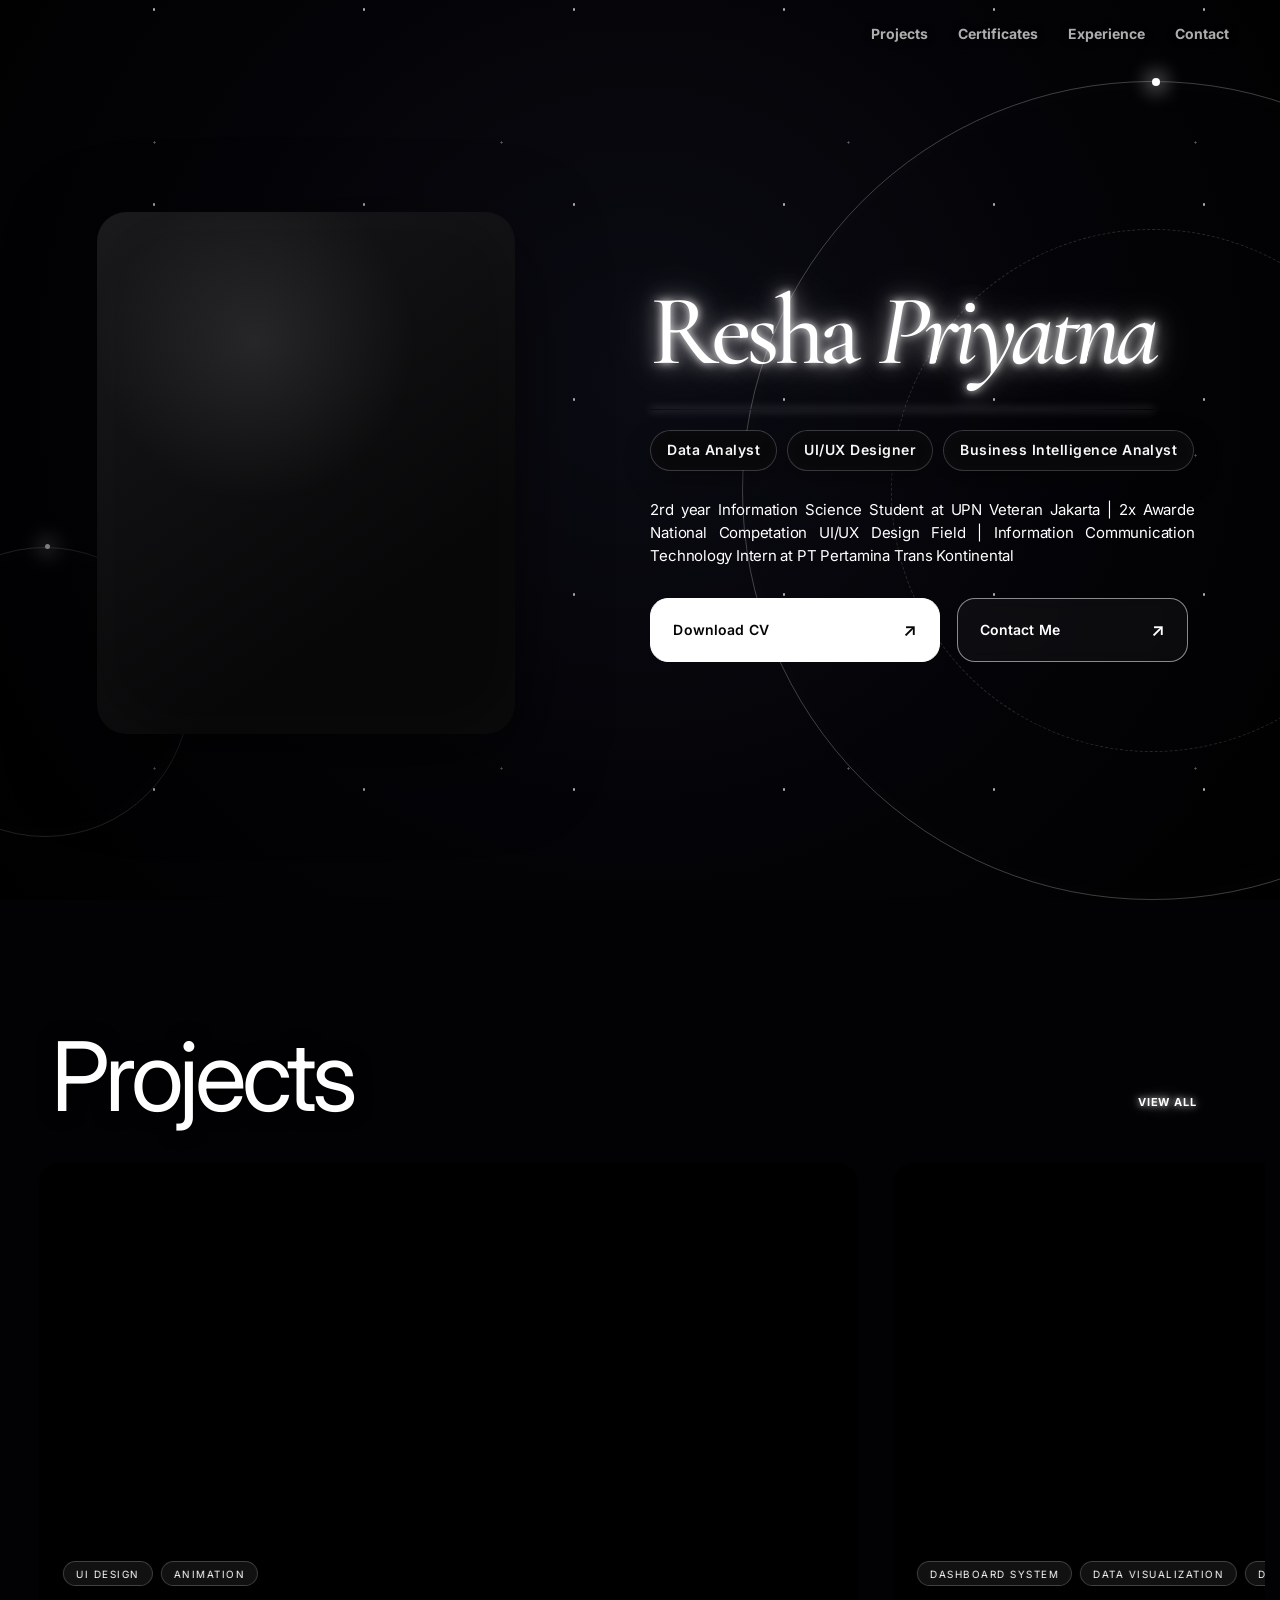
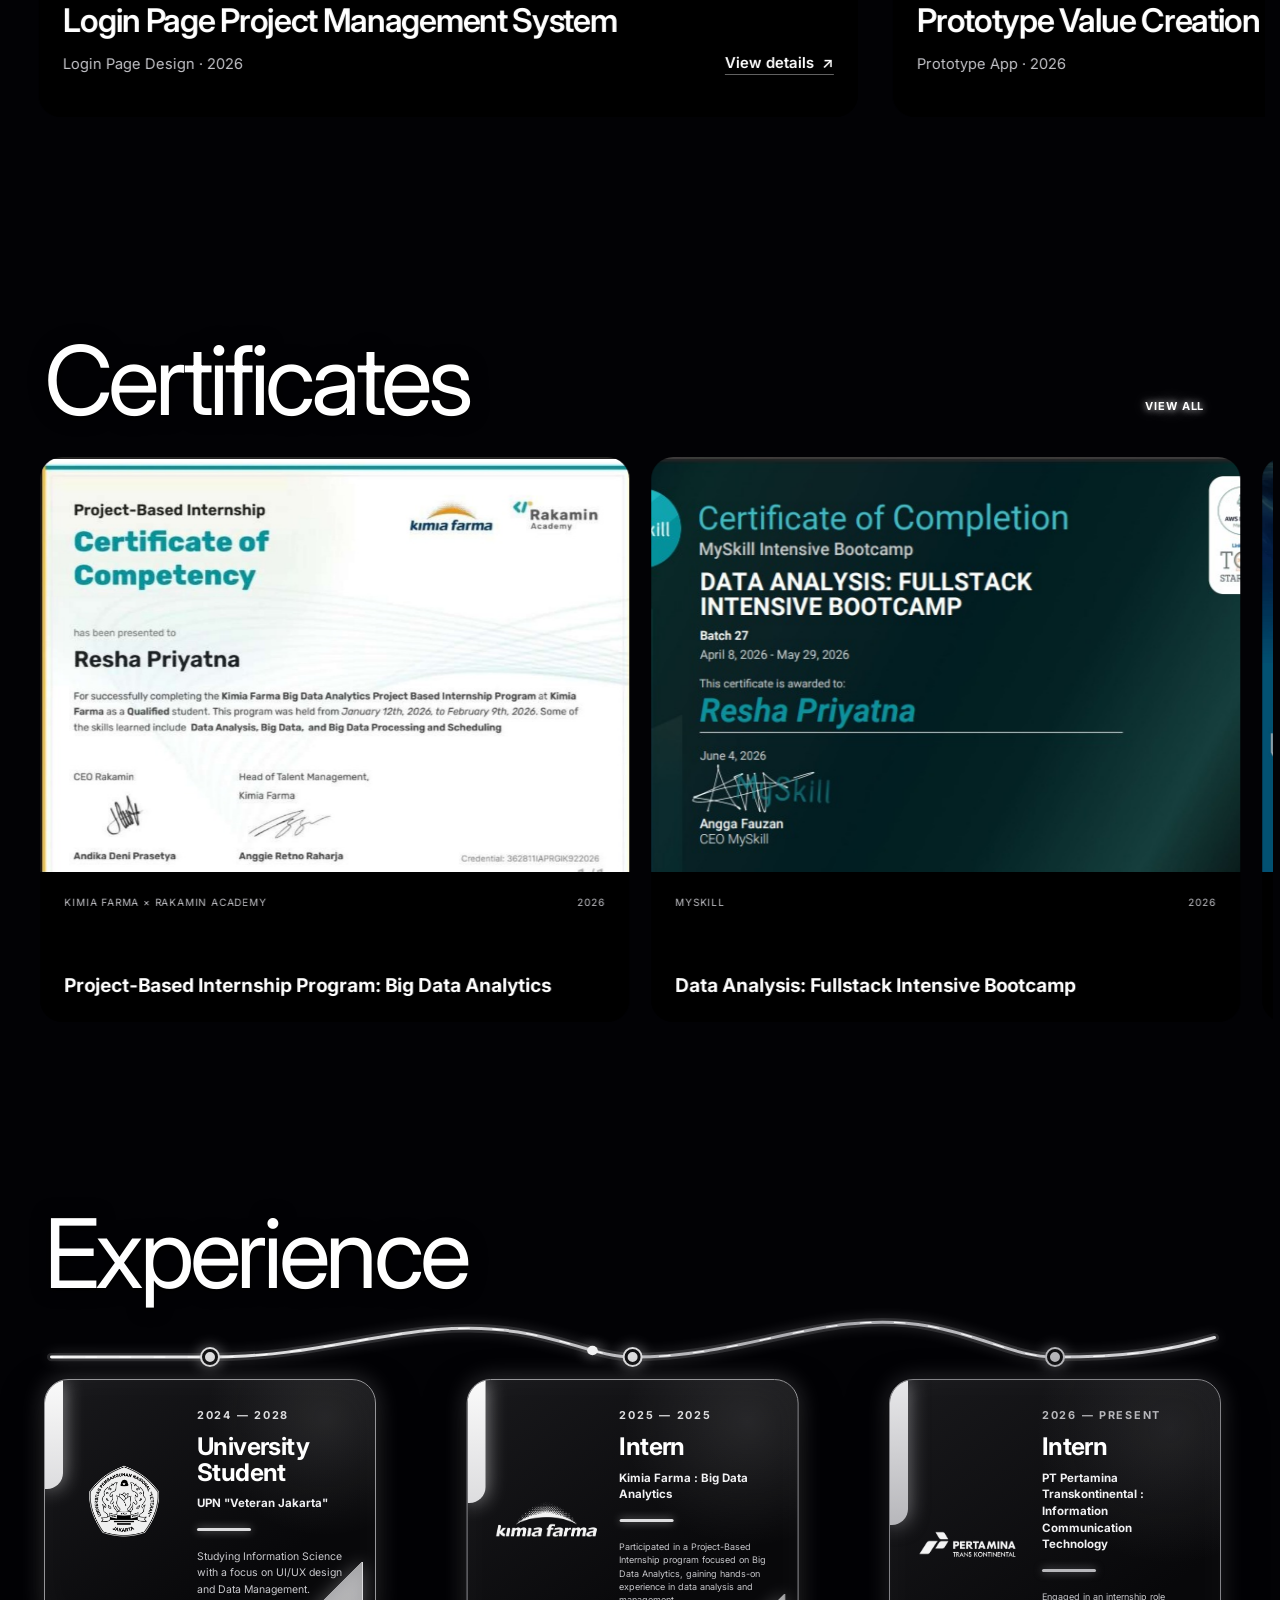
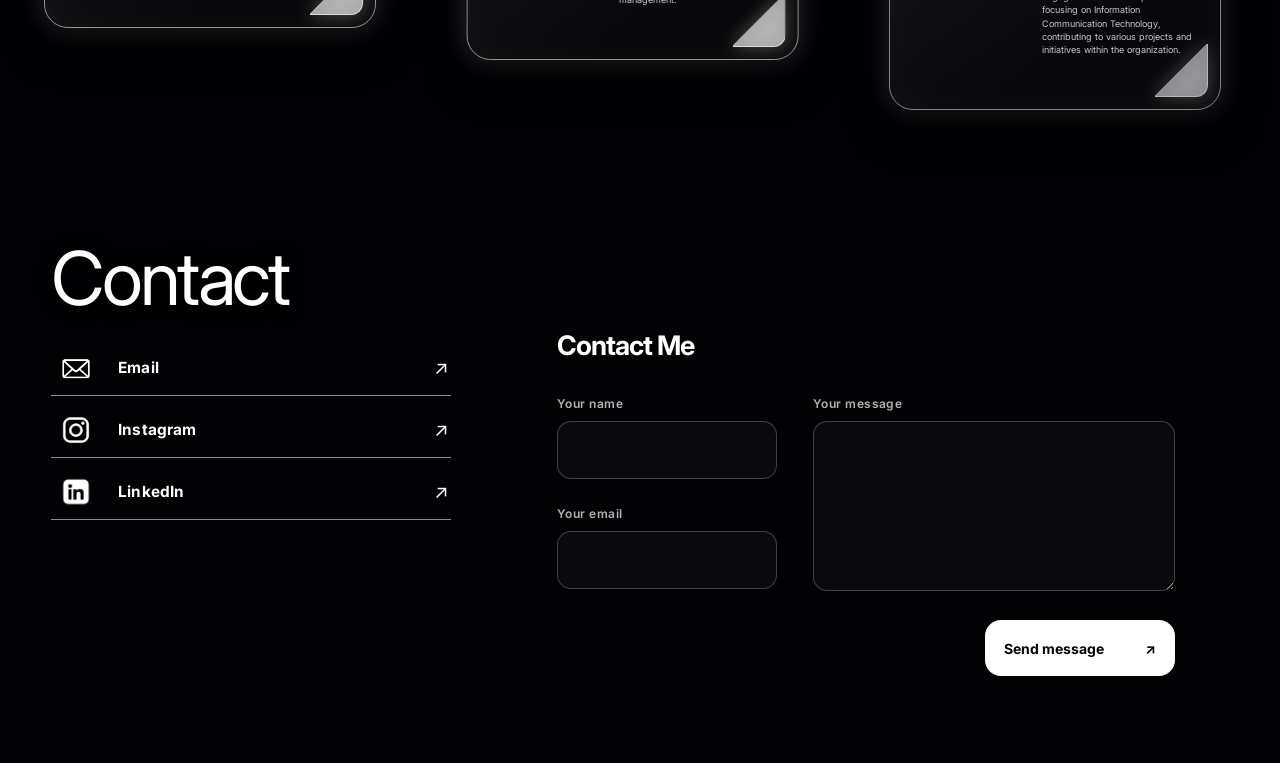
==== index.html @ 856a4cea "initial commit" ====
<!doctype html>
<html lang="en">
  <head>
    <meta charset="utf-8" />
    <meta name="viewport" content="width=device-width, initial-scale=1" />
    <link rel="preconnect" href="https://fonts.googleapis.com" />
    <link rel="preconnect" href="https://fonts.gstatic.com" crossorigin />
    <link
      href="https://fonts.googleapis.com/css2?family=Cormorant+Garamond:ital,wght@0,500;0,600;1,500&family=Inter:wght@400;500;600;700&display=swap"
      rel="stylesheet"
    />
    <link rel="stylesheet" href="styles.css?v=20260831-26" />
    <script src="data.js?v=20260819-17" defer></script>
    <script src="script.js?v=20260831-02" defer></script>
  </head>
  <body>
    <!-- Space background -->
    <div class="space-background" aria-hidden="true">
      <div class="star-field"></div>
      <div class="space-orbit orbit-large"><span></span></div>
      <div class="space-orbit orbit-small"><span></span></div>
      <div class="space-comet"></div>
    </div>

    <div class="page">
      <!-- Navigation -->
      <nav class="nav">
        <div class="wrap nav-inner">
          <div class="navlinks">
            <a href="#projects">Projects</a>
            <a href="#certificates">Certificates</a>
            <a href="#experience">Experience</a>
            <a href="#contact">Contact</a>
          </div>
        </div>
      </nav>

      <main>
        <!-- Hero -->
        <section class="hero" id="top">
          <div class="wrap hero-grid">
            <div class="hero-visual" aria-label="Profile image placeholder">
              <div class="hero-profile-frame">
                <div class="hero-profile-slot"></div>
              </div>
            </div>
            <div class="hero-copy">
              <h1 class="hero-name">
                <span>Resha</span>
                <span>Priyatna</span>
              </h1>
              <p class="hero-subtitle">
                <span>Data Analyst</span>
                <span>UI/UX Designer</span>
                <span>Business Intelligence Analyst</span>
              </p>
              <p class="hero-description">
                2rd year Information Science Student at UPN Veteran Jakarta | 2x Awarde National  Competation UI/UX Design Field | Information Communication Technology Intern at PT Pertamina Trans Kontinental
              </p>
              <div class="actions">
                <a class="btn primary" href="assets/documents/cv-resha-priyatna.pdf" download="CV-Resha-Priyatna.pdf">Download CV <span aria-hidden="true">↗</span></a>
                <a class="btn" href="#contact">Contact Me <span aria-hidden="true">↗</span></a>
              </div>
            </div>
          </div>
        </section>

        <!-- Projects -->
        <section class="section" id="projects">
          <div class="wrap">
            <div class="section-head">
              <div>
                <h2 class="serif">Projects</h2>
              </div>
              <a class="archive-link" href="projects.html"
                >View all</a
              >
            </div>
            <div class="project-bleed">
              <div class="project-viewport" id="projectViewport">
                <div class="project-track" id="projectTrack"></div>
              </div>
            </div>
          </div>
        </section>

        <!-- Certificates -->
        <section class="section" id="certificates">
          <div class="wrap">
            <div class="section-head">
              <div>
                <h2 class="serif">Certificates</h2>
              </div>
              <a class="archive-link" href="certificates.html"
                >View all</a
              >
            </div>
            <div class="certificate-bleed">
              <div class="certificate-viewport" id="certificateViewport">
                <div class="certificate-track" id="certificateTrack"></div>
              </div>
            </div>
          </div>
        </section>

        <!-- Experience -->
        <section class="section" id="experience">
          <div class="wrap">
            <div class="experience-intro">
              <div>
                <h2 class="serif">Experience</h2>
              </div>
            </div>

            <div class="experience-map" aria-label="Work experience career map">
              <svg
                class="map-route"
                viewBox="0 0 1200 560"
                preserveAspectRatio="none"
                aria-hidden="true"
              >
                <defs>
                  <linearGradient id="careerRouteGradient" x1="0%" y1="0%" x2="100%" y2="0%">
                    <stop offset="0%" stop-color="#f5f5f5" />
                    <stop offset="68%" stop-color="#a8a8ad" />
                    <stop offset="100%" stop-color="#dedee1" />
                  </linearGradient>
                </defs>
                <path
                  class="route-shadow"
                  d="M55 102 C145 102 166 102 205 102 C320 102 394 58 492 75 C542 84 568 102 600 102 C708 102 783 49 878 69 C930 80 958 102 997 102 C1058 102 1100 96 1145 81"
                />
                <path
                  class="route-base"
                  d="M55 102 C145 102 166 102 205 102 C320 102 394 58 492 75 C542 84 568 102 600 102 C708 102 783 49 878 69 C930 80 958 102 997 102 C1058 102 1100 96 1145 81"
                />
                <path
                  class="route-flow"
                  d="M55 102 C145 102 166 102 205 102 C320 102 394 58 492 75 C542 84 568 102 600 102 C708 102 783 49 878 69 C930 80 958 102 997 102 C1058 102 1100 96 1145 81"
                />
                <circle class="route-tracer" r="5" fill="#d8d8dc">
                  <animateMotion
                    dur="8.5s"
                    repeatCount="indefinite"
                    path="M55 102 C145 102 166 102 205 102 C320 102 394 58 492 75 C542 84 568 102 600 102 C708 102 783 49 878 69 C930 80 958 102 997 102 C1058 102 1100 96 1145 81"
                  />
                </circle>
              </svg>

              <article class="map-node n1">
                <div class="node-pin"></div>
                <div class="node-card">
                  <div class="node-copy">
                    <div class="node-year">2024 — 2028</div>
                    <h3 class="node-role">University Student</h3>
                    <div class="node-org">UPN "Veteran Jakarta"</div>
                    <p class="node-desc">
                      Studying Information Science with a focus on UI/UX design and Data Management.
                    </p>
                  </div>
                  <img class="node-logo" src="assets/images/career-logo-upn-veteran-white.png" alt="UPN Veteran Jakarta logo" />
                </div>
              </article>

              <article class="map-node n2">
                <div class="node-pin"></div>
                <div class="node-card">
                  <div class="node-copy">
                    <div class="node-year">2025 — 2025</div>
                    <h3 class="node-role">Intern</h3>
                    <div class="node-org">Kimia Farma : Big Data Analytics</div>
                    <p class="node-desc">
                      Participated in a Project-Based Internship program focused on Big Data Analytics, gaining hands-on experience in data analysis and management.
                    </p>
                  </div>
                  <img class="node-logo node-logo-wide" src="assets/images/career-logo-kimia-farma.png" alt="Kimia Farma logo" />
                </div>
              </article>

              <article class="map-node n3">
                <div class="node-pin"></div>
                <div class="node-card">
                  <div class="node-copy">
                    <div class="node-year">2026 — Present</div>
                    <h3 class="node-role">Intern</h3>
                    <div class="node-org">PT Pertamina Transkontinental : Information Communication Technology</div>
                    <p class="node-desc">
                      Engaged in an internship role focusing on Information Communication Technology, contributing to various projects and initiatives within the organization.
                    </p>
                  </div>
                  <img class="node-logo node-logo-wide" src="assets/images/career-logo-pertamina-tk.png" alt="Pertamina Trans Kontinental logo" />
                </div>
              </article>
            </div>
          </div>
        </section>

        <!-- Contact -->
        <section class="closing" id="contact">
          <div class="wrap contact-layout">
            <div class="contact-content">
              <h2 class="serif">Contact</h2>

              <div class="socials" aria-label="Contact channels">
                <a class="contact-link" href="#">
                  <span class="contact-icon contact-icon-image contact-icon-email" aria-hidden="true">
                    <img src="assets/images/contact-email-transparent.png" alt="" />
                  </span>
                  <strong>Email</strong>
                  <span class="contact-arrow" aria-hidden="true">↗</span>
                </a>
                <a class="contact-link" href="#">
                  <span class="contact-icon contact-icon-image contact-icon-instagram" aria-hidden="true">
                    <img src="assets/images/contact-instagram-transparent.png" alt="" />
                  </span>
                  <strong>Instagram</strong>
                  <span class="contact-arrow" aria-hidden="true">↗</span>
                </a>
                <a class="contact-link" href="#">
                  <span class="contact-icon contact-icon-image contact-icon-linkedin" aria-hidden="true">
                    <img src="assets/images/contact-linkedin-transparent.png" alt="" />
                  </span>
                  <strong>LinkedIn</strong>
                  <span class="contact-arrow" aria-hidden="true">↗</span>
                </a>
              </div>
            </div>

            <div class="contact-form-panel">
              <h3>Contact Me</h3>
              <form class="contact-form" id="contactForm">
                <div class="contact-form-grid">
                  <div class="contact-field-column">
                    <label class="contact-field">
                      <span>Your name</span>
                      <input type="text" name="name" autocomplete="name" required />
                    </label>
                    <label class="contact-field">
                      <span>Your email</span>
                      <input type="email" name="email" autocomplete="email" required />
                    </label>
                  </div>

                  <label class="contact-field contact-field-message">
                    <span>Your message</span>
                    <textarea name="message" required></textarea>
                  </label>
                </div>

                <div class="contact-form-footer">
                  <p class="contact-form-status" id="contactFormStatus" aria-live="polite"></p>
                  <button class="contact-submit" type="submit">
                    Send message <span aria-hidden="true">↗</span>
                  </button>
                </div>
              </form>
            </div>
          </div>
        </section>
      </main>
    </div>

    <!-- Project and certificate detail modal -->
    <div
      class="detail-modal"
      id="modal"
      role="dialog"
      aria-modal="true"
      aria-labelledby="modalTitle"
      aria-hidden="true"
    >
      <div class="detail-modal-box">
        <button
          class="detail-modal-close"
          id="modalClose"
          type="button"
          aria-label="Close details"
        >
          ×
        </button>
        <div class="detail-modal-media" id="modalMedia"></div>
        <div class="detail-modal-copy">
          <span class="detail-modal-kind" id="modalKind"></span>
          <h2 id="modalTitle"></h2>
          <p class="detail-modal-subtitle" id="modalSubtitle"></p>
          <div class="detail-modal-tags" id="modalTags"></div>
          <p class="detail-modal-description" id="modalDescription"></p>
        </div>
      </div>
    </div>
  </body>
</html>
---- styles.css ----
:root {
  --paper: #050505;
  --ink: #ffffff;
  --muted: #c2c2c7;
  --line: rgba(255, 255, 255, 0.16);
  --card: rgba(18, 18, 20, 0.86);
  --accent: #ffffff;
  --max: 1440px;
  --pad: clamp(22px, 4vw, 64px);
}

/* Base */
* {
  box-sizing: border-box;
}
html {
  scroll-behavior: smooth;
  scrollbar-gutter: stable;
}
body {
  margin: 0;
  background: var(--paper);
  color: var(--ink);
  font-family: "Inter", Arial, Helvetica, sans-serif;
  -webkit-font-smoothing: antialiased;
  overflow-x: hidden;
}
h1,
h2,
h3,
h4,
h5,
h6,
.project-title,
.certificate-info strong {
  font-family: "Inter", Arial, Helvetica, sans-serif;
}
a {
  color: inherit;
}
button {
  font: inherit;
  color: inherit;
}
img,
video {
  display: block;
  max-width: 100%;
}
.page {
  min-height: 100vh;
  position: relative;
  z-index: 1;
}
.wrap {
  width: min(var(--max), 100%);
  margin: auto;
  padding-inline: var(--pad);
}
.eyebrow {
  font-size: 11px;
  letter-spacing: 0.16em;
  text-transform: uppercase;
  color: var(--muted);
}
.serif {
  font-family: "Inter", Arial, Helvetica, sans-serif;
  font-weight: 400;
}

/* Navigation */
.nav {
  position: fixed;
  top: 0;
  z-index: 40;
  width: 100%;
  mix-blend-mode: multiply;
  pointer-events: none;
}
.nav-inner {
  display: flex;
  justify-content: flex-end;
  align-items: center;
  padding-top: 22px;
  padding-bottom: 18px;
  pointer-events: auto;
}
.navlinks {
  display: flex;
  gap: 30px;
  font-size: 14px;
}
.navlinks a {
  text-decoration: none;
  color: var(--muted);
}

/* Hero */
.hero {
  min-height: 100svh;
  display: grid;
  align-items: center;
  padding: clamp(100px, 12vh, 126px) 0 clamp(56px, 7vh, 78px);
  position: relative;
  overflow: hidden;
}
.hero::before {
  content: "";
  position: absolute;
  inset: 0;
  background:
    radial-gradient(circle at 96% 7%, rgba(255, 255, 255, 0.8) 1px, transparent 1.5px) 0 0 / 20px 20px no-repeat,
    linear-gradient(90deg, transparent 92%, rgba(255, 255, 255, 0.12) 92%, rgba(255, 255, 255, 0.12) calc(92% + 1px), transparent calc(92% + 1px));
  pointer-events: none;
}
.hero-grid {
  display: grid;
  grid-template-columns: minmax(340px, 0.95fr) minmax(480px, 1.05fr);
  gap: clamp(58px, 7vw, 120px);
  align-items: center;
  position: relative;
}
.hero-visual {
  position: relative;
  min-height: clamp(380px, 58svh, 560px);
  display: grid;
  place-items: center;
}
.hero-visual::before,
.hero-visual::after {
  content: "";
  position: absolute;
  border: 1px solid rgba(255, 255, 255, 0.1);
  border-radius: 50%;
  pointer-events: none;
}
.hero-visual::before {
  width: 115%;
  aspect-ratio: 1;
}
.hero-visual::after {
  width: 88%;
  aspect-ratio: 1;
  border-style: dashed;
  opacity: 0.42;
}
.hero-profile-frame {
  position: relative;
  z-index: 1;
  width: auto;
  height: clamp(360px, 58svh, 540px);
  max-width: min(34vw, 480px);
  aspect-ratio: 4 / 5;
  filter: drop-shadow(0 26px 42px rgba(0, 0, 0, 0.58));
}
.hero-profile-frame::before,
.hero-profile-frame::after,
.hero-profile-slot {
  position: absolute;
}
.hero-profile-frame::before {
  content: "";
  inset: 0;
  border-radius: clamp(30px, 3vw, 48px);
  background: linear-gradient(145deg, #f4f4f4, #6f6f73 42%, #d9d9dc 74%, #fff);
}
.hero-profile-frame::after {
  content: "";
  inset: 3px;
  border-radius: clamp(28px, 2.8vw, 45px);
  background: linear-gradient(145deg, #171719, #050506 70%);
}
.hero-profile-slot {
  inset: 13px;
  z-index: 1;
  border-radius: clamp(22px, 2.3vw, 36px);
  background:
    radial-gradient(circle at 38% 25%, rgba(255, 255, 255, 0.09), transparent 34%),
    linear-gradient(145deg, #18181b, #070708 72%);
  box-shadow: inset 0 0 80px rgba(255, 255, 255, 0.025);
}
.hero-copy {
  position: relative;
  z-index: 2;
  width: fit-content;
  max-width: none;
  display: flex;
  flex-direction: column;
  align-items: flex-start;
  padding-bottom: 24px;
  transform: translateY(16px);
}
.hero-name {
  margin: 0 0 clamp(16px, 2.2vh, 24px);
  color: #fff;
  font-family: "Cormorant Garamond", Georgia, "Times New Roman", serif;
  font-size: clamp(100px, min(7.4vw, 13vh), 120px);
  font-weight: 500;
  line-height: 0.82;
  letter-spacing: -0.055em;
  white-space: nowrap;
  text-shadow: 0 0 44px rgba(255, 255, 255, 0.08);
}
.hero-name span {
  display: inline;
}
.hero-name span:last-child {
  margin-left: 0.05em;
  color: #b8b6b4;
  font-style: italic;
  font-weight: 500;
}
.hero-name::after {
  content: "";
  display: block;
  width: min(100%, 600px);
  height: 1px;
  margin-top: clamp(26px, 4vh, 40px);
  background: linear-gradient(
    90deg,
    transparent 0%,
    rgba(255, 255, 255, 0.88) 12%,
    rgba(255, 255, 255, 0.88) 78%,
    transparent 100%
  );
  box-shadow:
    0 0 8px rgba(255, 255, 255, 0.7),
    0 0 22px rgba(255, 255, 255, 0.32);
}
.hero-subtitle {
  position: relative;
  z-index: 4;
  width: fit-content;
  display: flex;
  flex-wrap: wrap;
  align-items: center;
  gap: 10px;
  margin: 0 0 clamp(20px, 3vh, 28px);
  color: #f7f7f8;
  font-family: "Inter", Arial, Helvetica, sans-serif;
  font-size: clamp(14px, 1.05vw, 18px);
  font-weight: 600;
  letter-spacing: 0.035em;
  line-height: 1.35;
}
.hero-subtitle span {
  padding: 10px 16px;
  border: 1px solid rgba(255, 255, 255, 0.2);
  border-radius: 999px;
  background: #08080a;
  background-clip: padding-box;
  box-shadow:
    0 10px 28px rgba(0, 0, 0, 0.32),
    inset 0 0 18px rgba(255, 255, 255, 0.025);
}
.hero-description {
  width: 0;
  min-width: 100%;
  max-width: none;
  font-size: clamp(15px, 1.05vw, 18px);
  line-height: 1.55;
  margin: 0 0 30px;
  color: #d2d2d4;
  letter-spacing: -0.015em;
  text-align: justify;
  text-justify: inter-word;
}
.actions {
  display: flex;
  gap: 14px;
  flex-wrap: wrap;
  margin-top: 28px;
}
.btn {
  border: 1px solid var(--ink);
  background: transparent;
  padding: 13px 18px;
  text-decoration: none;
  font-size: 12px;
  letter-spacing: 0.04em;
  cursor: pointer;
  transition: 0.25s ease;
}
.btn.primary {
  background: var(--ink);
  color: var(--paper);
}
.btn:hover {
  transform: translateY(-2px);
}
.hero .actions {
  width: clamp(480px, 42vw, 560px);
  max-width: 100%;
  display: grid;
  grid-template-columns: minmax(0, 1.25fr) minmax(0, 1fr);
  gap: clamp(14px, 1.3vw, 20px);
  margin-top: 0;
}
.hero .btn {
  width: 100%;
  min-width: 0;
  min-height: 64px;
  display: inline-flex;
  justify-content: space-between;
  align-items: center;
  gap: 20px;
  padding: 15px 22px;
  border-radius: 18px;
  font-size: clamp(14px, 1.05vw, 17px);
  font-weight: 600;
  letter-spacing: 0.01em;
}
.hero .btn.primary {
  min-width: 0;
}
.hero .btn span {
  font-size: 18px;
}

/* Shared section */
.section {
  min-height: 100svh;
  display: flex;
  align-items: center;
  padding: clamp(76px, 10vh, 110px) 0 clamp(44px, 8vh, 90px);
}
.section-head {
  display: grid;
  grid-template-columns: 1fr 2fr;
  gap: 40px;
  margin-bottom: clamp(30px, 6vh, 56px);
}
.section-head h2 {
  margin: 0;
  font-size: clamp(42px, min(6vw, 10vh), 82px);
  line-height: 0.95;
  letter-spacing: -0.045em;
  max-width: 10ch;
}
.archive-link {
  justify-self: end;
  align-self: end;
  display: inline-flex;
  align-items: center;
  gap: 16px;
  padding: 13px 17px;
  border: 1px solid rgba(255, 255, 255, 0.28);
  border-radius: 999px;
  color: #fff;
  text-decoration: none;
  font-size: 11px;
  letter-spacing: 0.08em;
  text-transform: uppercase;
  background: rgba(255, 255, 255, 0.045);
  transition:
    background 0.2s ease,
    border-color 0.2s ease,
    transform 0.2s ease;
}
.archive-link span {
  font-size: 15px;
  transition: transform 0.2s ease;
}
.archive-link:hover {
  background: rgba(255, 255, 255, 0.12);
  border-color: rgba(255, 255, 255, 0.58);
  transform: translateY(-2px);
}
.archive-link:hover span {
  transform: translate(2px, -2px);
}
#certificates .section-head {
  width: 100vw;
  margin-left: calc(50% - 50vw);
  margin-bottom: clamp(18px, 3vh, 34px);
  padding-inline: var(--pad);
}
#certificates {
  padding-top: clamp(104px, 12svh, 128px);
  padding-bottom: clamp(28px, 4svh, 44px);
}
#certificates .section-head h2 {
  max-width: none;
  font-size: clamp(58px, min(7.5vw, 11vh), 108px);
}

/* Keep the complete Projects composition inside the viewport. */
#projects {
  min-height: 100svh;
  padding-top: clamp(104px, 12svh, 128px);
  padding-bottom: clamp(28px, 4svh, 44px);
  overflow: hidden;
}
#projects .section-head {
  margin-bottom: clamp(18px, 3vh, 34px);
}
#projects .section-head h2 {
  font-size: clamp(58px, min(7.5vw, 11vh), 108px);
}

/* Project rail */
.project-bleed,
.certificate-bleed {
  width: 100vw;
  margin-left: calc(50% - 50vw);
  overflow: hidden;
  position: relative;
}
.project-bleed::before,
.project-bleed::after,
.certificate-bleed::before,
.certificate-bleed::after {
  content: none;
}
.project-bleed::before,
.certificate-bleed::before {
  left: 0;
  background: linear-gradient(90deg, var(--paper), transparent);
}
.project-bleed::after,
.certificate-bleed::after {
  right: 0;
  background: linear-gradient(-90deg, var(--paper), transparent);
}
.project-viewport {
  overflow: hidden;
  cursor: grab;
  touch-action: pan-y;
  padding: 14px 0 24px;
}
.project-viewport.dragging,
.certificate-viewport.dragging {
  cursor: grabbing;
}
.project-track {
  display: flex;
  gap: clamp(28px, 2.7vw, 54px);
  width: max-content;
  will-change: transform;
  user-select: none;
  padding-left: var(--pad);
}
.project-card {
  flex: 0 0 clamp(500px, min(64vw, 108vh), 1100px);
  padding: 0;
  min-width: 0;
  overflow: hidden;
  border: 1px solid var(--line);
  border-radius: 22px;
  background: transparent;
  cursor: pointer;
  transform: translateY(0);
  transition:
    transform 0.42s cubic-bezier(0.22, 1, 0.36, 1),
    border-color 0.35s ease,
    box-shadow 0.42s ease;
}
.project-media {
  aspect-ratio: 1912 / 872;
  background: transparent;
  overflow: hidden;
  position: relative;
  border-radius: 0;
  min-width: 0;
  box-shadow: none;
  transition:
    border-color 0.45s ease,
    box-shadow 0.48s cubic-bezier(0.22, 1, 0.36, 1);
}
.project-media video {
  width: 100%;
  height: 100%;
  object-fit: fill;
  pointer-events: none;
  transform: scale(1.001);
  transition: transform 0.65s cubic-bezier(0.22, 1, 0.36, 1);
}
.project-card:hover {
  transform: translateY(-5px);
}
.project-card:hover .project-media {
  border-color: rgba(255, 255, 255, 0.28);
  box-shadow: none;
}
.project-card:hover .project-media video {
  transform: scale(1.025);
}
.project-card:active {
  transform: translateY(-1px) scale(0.982);
  transition-duration: 0.12s;
}
.project-card.is-opening {
  transform: translateY(-2px) scale(0.986);
  transition-duration: 0.16s;
}
.project-viewport.dragging .project-card {
  transform: none;
}
.project-meta {
  min-height: clamp(150px, 20vh, 190px);
  padding: clamp(18px, 2.7vh, 26px);
}
.project-tags {
  display: flex;
  gap: 8px;
  flex-wrap: wrap;
  margin-bottom: 18px;
}
.project-tag {
  display: inline-flex;
  align-items: center;
  border: 1px solid #d5dce4;
  border-radius: 999px;
  background: #f5f7f8;
  color: #526174;
  padding: 7px 12px 6px;
  font-size: 10px;
  line-height: 1;
  letter-spacing: 0.15em;
  text-transform: uppercase;
  white-space: nowrap;
}
.project-title {
  font-family: "Inter", Arial, Helvetica, sans-serif;
  font-size: clamp(30px, 2.55vw, 46px);
  font-weight: 600;
  line-height: 1.02;
  letter-spacing: -0.04em;
  margin: 0 0 16px;
  color: #10203a;
}
.project-footer {
  display: grid;
  grid-template-columns: minmax(0, 1fr) auto;
  align-items: end;
  gap: 22px;
}
.project-subtitle {
  margin: 0;
  color: #718099;
  font-size: clamp(14px, 1.15vw, 18px);
  line-height: 1.45;
}
.project-read {
  text-decoration: none;
  color: #10203a;
  font-size: 15px;
  font-weight: 600;
  white-space: nowrap;
  padding-bottom: 2px;
  transition: transform 0.2s ease;
}
.project-read:hover {
  transform: translateX(3px);
}
.project-card:hover .project-read {
  transform: translateX(3px);
}

/* Certificate rail */
.certificate-viewport {
  overflow: hidden;
  cursor: grab;
  touch-action: pan-y;
  padding: 4px 0 16px;
}
.certificate-track {
  display: flex;
  gap: 22px;
  width: max-content;
  will-change: transform;
  user-select: none;
  padding-left: var(--pad);
}
.certificate-card {
  width: clamp(420px, min(46vw, 74vh), 620px);
  flex: 0 0 auto;
  overflow: hidden;
  background: transparent;
  border: 1px solid var(--line);
  border-radius: 22px;
  transform: translateY(0) scale(1);
  transition:
    transform 0.42s cubic-bezier(0.22, 1, 0.36, 1),
    border-color 0.35s ease,
    box-shadow 0.42s ease;
  cursor: pointer;
}
.certificate-card:hover {
  transform: translateY(-5px);
}
.certificate-card:active,
.certificate-card.is-opening {
  transform: translateY(-1px) scale(0.978);
  transition-duration: 0.14s;
}
.project-card:focus-visible,
.certificate-card:focus-visible {
  outline: 2px solid #fff;
  outline-offset: 7px;
}
.certificate-media {
  position: relative;
  aspect-ratio: 1.42 / 1;
  display: grid;
  place-items: center;
  overflow: hidden;
  background: transparent;
  border-bottom: 1px solid var(--line);
}
.certificate-image {
  width: 100%;
  height: 100%;
  object-fit: contain;
  background: transparent;
}
.certificate-image-cover {
  object-fit: cover;
  object-position: center;
}
.certificate-placeholder {
  width: calc(100% - 36px);
  height: calc(100% - 36px);
  display: grid;
  place-items: center;
  align-content: center;
  gap: 18px;
  border: 1px dashed rgba(255, 255, 255, 0.25);
  background: radial-gradient(
    circle at 50% 40%,
    rgba(255, 255, 255, 0.08),
    transparent 45%
  );
  color: rgba(255, 255, 255, 0.5);
}
.certificate-placeholder span {
  font-size: 9px;
  letter-spacing: 0.18em;
  text-transform: uppercase;
}
.placeholder-icon {
  position: relative;
  width: 62px;
  height: 46px;
  border: 1px solid rgba(255, 255, 255, 0.42);
  border-radius: 3px;
}
.placeholder-icon::before {
  content: "";
  position: absolute;
  width: 7px;
  height: 7px;
  top: 9px;
  right: 10px;
  border: 1px solid rgba(255, 255, 255, 0.48);
  border-radius: 50%;
}
.placeholder-icon::after {
  content: "";
  position: absolute;
  left: 9px;
  right: 9px;
  bottom: 9px;
  height: 17px;
  border-left: 1px solid rgba(255, 255, 255, 0.4);
  border-bottom: 1px solid rgba(255, 255, 255, 0.4);
  transform: skewY(-24deg);
}
.certificate-info {
  min-height: clamp(120px, 17vh, 150px);
  padding: clamp(18px, 2.7vh, 26px);
  display: flex;
  flex-direction: column;
  justify-content: space-between;
  gap: clamp(12px, 2vh, 20px);
}
.certificate-info strong {
  display: block;
  font-size: 19px;
  line-height: 1.25;
}
.certificate-details {
  display: flex;
  justify-content: space-between;
  gap: 20px;
}
.certificate-details span {
  color: var(--muted);
  font-size: 10px;
  letter-spacing: 0.08em;
  text-transform: uppercase;
}
.certificate-details span:first-child {
  overflow: hidden;
  text-overflow: ellipsis;
  white-space: nowrap;
}

/* Experience */
.experience-intro {
  display: grid;
  grid-template-columns: 1fr 2fr;
  gap: 40px;
  margin-bottom: clamp(18px, 3vh, 34px);
}
.experience-intro h2 {
  margin: 0;
  font-size: clamp(58px, min(7.5vw, 11vh), 108px);
  line-height: 0.95;
  letter-spacing: -0.045em;
  max-width: 9ch;
}
#experience {
  min-height: auto;
  align-items: flex-start;
  padding-top: clamp(104px, 12svh, 128px);
  padding-bottom: clamp(20px, 3svh, 32px);
}
#experience .experience-intro {
  width: 100vw;
  margin-left: calc(50% - 50vw);
  padding-inline: var(--pad);
}
#experience .experience-map {
  width: 100vw;
  height: clamp(440px, 58svh, 560px);
  min-height: 0;
  margin-left: 50%;
  transform: translateX(-50%);
}
.experience-map {
  position: relative;
  border: 1px solid var(--line);
  border-radius: 28px;
  overflow: hidden;
  background:
    linear-gradient(rgba(23, 23, 22, 0.045) 1px, transparent 1px),
    linear-gradient(90deg, rgba(23, 23, 22, 0.045) 1px, transparent 1px),
    var(--card);
  background-size: 54px 54px;
}
.map-route {
  position: absolute;
  inset: 0;
  width: 100%;
  height: 100%;
  pointer-events: none;
  overflow: visible;
}
.map-route path {
  fill: none;
  stroke-linecap: round;
  stroke-linejoin: round;
}
.map-route .route-shadow {
  stroke: var(--paper);
  stroke-width: 8;
}
.map-route .route-base {
  stroke: #aaa69d;
  stroke-width: 1.5;
}
.map-route .route-flow {
  stroke: var(--accent);
  stroke-width: 2.4;
  stroke-dasharray: 4 16;
  animation: routeFlow 1.15s linear infinite;
}
.route-tracer {
  filter: drop-shadow(0 0 5px rgba(165, 82, 53, 0.35));
}
@keyframes routeFlow {
  to {
    stroke-dashoffset: -20;
  }
}
.map-node {
  position: absolute;
  width: clamp(240px, 23vw, 340px);
  z-index: 5;
}
.map-node.n1 {
  left: 7%;
  top: 31%;
}
.map-node.n2 {
  left: 40%;
  top: 31%;
}
.map-node.n3 {
  right: 7%;
  left: auto;
  top: 31%;
}
.node-pin {
  width: 12px;
  height: 12px;
  border: 3px solid var(--card);
  background: var(--accent);
  border-radius: 50%;
  box-shadow: 0 0 0 1px var(--ink);
  margin-bottom: 9px;
}
.node-card {
  display: grid;
  grid-template-columns: minmax(0, 1fr) clamp(56px, 5vw, 74px);
  align-items: start;
  gap: clamp(12px, 1.4vw, 18px);
  min-width: 0;
  background: #fff;
  border: 1px solid var(--line);
  padding: clamp(14px, 1.4vw, 20px);
  backdrop-filter: blur(8px);
  box-shadow: 0 9px 22px rgba(0, 0, 0, 0.035);
}
.node-copy {
  min-width: 0;
  overflow-wrap: anywhere;
}
.node-logo {
  width: 100%;
  max-height: 70px;
  object-fit: contain;
  align-self: start;
  justify-self: end;
  filter: drop-shadow(0 7px 14px rgba(0, 0, 0, 0.2));
}
.node-logo-wide {
  max-height: 50px;
}
.node-year {
  font-size: 9px;
  letter-spacing: 0.14em;
  text-transform: uppercase;
  color: var(--accent);
  margin-bottom: 6px;
}
.node-role {
  font-family: "Inter", Arial, Helvetica, sans-serif;
  font-size: clamp(18px, 1.45vw, 23px);
  line-height: 1.04;
  letter-spacing: -0.025em;
  margin: 0 0 6px;
  overflow-wrap: anywhere;
}
.node-org {
  font-size: clamp(9.5px, 0.72vw, 11px);
  font-weight: 700;
  margin-bottom: 7px;
  line-height: 1.4;
  overflow-wrap: anywhere;
}
.node-desc {
  font-size: clamp(9.5px, 0.72vw, 11px);
  line-height: 1.45;
  color: var(--muted);
  margin: 0;
  overflow-wrap: anywhere;
}
.map-legend {
  position: absolute;
  right: 22px;
  bottom: 20px;
  display: flex;
  gap: 18px;
  align-items: center;
  font-size: 9px;
  letter-spacing: 0.12em;
  text-transform: uppercase;
  color: var(--muted);
}
.map-legend span {
  display: flex;
  align-items: center;
  gap: 7px;
}
.map-legend i {
  display: block;
  width: 7px;
  height: 7px;
  border-radius: 50%;
  background: var(--accent);
}

/* Contact */
.closing {
  min-height: auto;
  display: flex;
  align-items: center;
  padding: clamp(42px, 6vh, 64px) 0 clamp(38px, 5vh, 56px);
  overflow: hidden;
}
.contact-layout {
  width: min(1680px, 100%);
  display: grid;
  grid-template-columns: minmax(300px, 0.58fr) minmax(380px, 1fr);
  align-items: start;
  column-gap: clamp(40px, 5vw, 84px);
  row-gap: clamp(28px, 4vh, 44px);
}
.contact-content {
  position: relative;
  z-index: 1;
}
.contact-kicker {
  margin: 0 0 18px;
  color: rgba(255, 255, 255, 0.58);
  font-size: 11px;
  font-weight: 700;
  letter-spacing: 0.18em;
  text-transform: uppercase;
}
.closing h2 {
  max-width: 9ch;
  margin: 0 0 clamp(18px, 3vh, 34px);
  font-size: clamp(48px, min(5.8vw, 8.5vh), 84px);
  line-height: 0.95;
  letter-spacing: -0.045em;
}
.closing-copy {
  max-width: 540px;
  margin: 0 0 clamp(32px, 5vh, 50px);
  color: var(--muted);
  font-size: clamp(14px, 1.1vw, 17px);
  line-height: 1.7;
}
.socials {
  display: flex;
  max-width: 400px;
  flex-direction: column;
  gap: 6px;
}
.contact-link {
  display: grid;
  grid-template-columns: 48px 1fr auto;
  align-items: center;
  gap: 16px;
  min-height: 56px;
  padding: 5px 3px;
  color: #fff;
  text-decoration: none;
  border-bottom: 1px solid rgba(255, 255, 255, 0.18);
  transition:
    border-color 0.25s ease,
    transform 0.25s ease;
}
.contact-link:hover {
  border-color: rgba(255, 255, 255, 0.68);
  transform: translateX(6px);
}
.contact-icon {
  width: 44px;
  height: 44px;
  display: grid;
  place-items: center;
  border: 1px solid rgba(255, 255, 255, 0.32);
  border-radius: 50%;
  font-size: 18px;
  font-weight: 700;
  box-shadow: 0 0 20px rgba(255, 255, 255, 0.06);
}
.contact-icon-image {
  border-color: transparent;
  box-shadow: none;
}
.contact-icon-image img {
  display: block;
  width: 38px;
  height: 38px;
  object-fit: contain;
  filter: brightness(0) invert(1);
}
.contact-icon-email img {
  width: 44px;
  height: 44px;
}
.contact-icon-instagram img {
  width: 34px;
  height: 34px;
}
.contact-icon-linkedin img {
  filter: invert(1);
}
.contact-link strong {
  font-size: clamp(15px, 1.2vw, 18px);
  letter-spacing: 0.01em;
}
.contact-arrow {
  font-size: 19px;
  transition: transform 0.25s ease;
}
.contact-link:hover .contact-arrow {
  transform: translate(3px, -3px);
}
.contact-form-panel {
  min-width: 0;
  width: min(100%, 880px);
  justify-self: end;
  padding: clamp(26px, 3vw, 46px);
  color: #fff;
  border: 0;
  border-radius: clamp(22px, 2.4vw, 34px);
  background: transparent;
}
.contact-form-panel h3 {
  margin: 0 0 clamp(26px, 4vh, 40px);
  font-size: clamp(24px, 2.1vw, 34px);
  line-height: 1.1;
  letter-spacing: -0.035em;
}
.contact-form-grid {
  display: grid;
  grid-template-columns: minmax(220px, 0.72fr) minmax(0, 1.28fr);
  gap: clamp(20px, 2.8vw, 42px);
}
.contact-field-column {
  display: grid;
  gap: 24px;
}
.contact-field {
  display: grid;
  align-content: start;
  gap: 10px;
  color: rgba(255, 255, 255, 0.7);
  font-size: 12px;
  font-weight: 600;
  letter-spacing: 0.04em;
}
.contact-field input,
.contact-field textarea {
  width: 100%;
  border: 1px solid rgba(255, 255, 255, 0.22);
  border-radius: 14px;
  outline: none;
  color: #fff;
  background: #0a0a0d;
  font: inherit;
  font-size: 15px;
  font-weight: 400;
  letter-spacing: normal;
  transition:
    border-color 0.2s ease,
    box-shadow 0.2s ease;
}
.contact-field input {
  min-height: 58px;
  padding: 0 18px;
}
.contact-field textarea {
  min-height: 170px;
  padding: 16px 18px;
  resize: vertical;
}
.contact-field input:focus,
.contact-field textarea:focus {
  border-color: rgba(255, 255, 255, 0.82);
  box-shadow: 0 0 22px rgba(255, 255, 255, 0.1);
}
.contact-form-footer {
  min-height: 62px;
  display: flex;
  align-items: center;
  justify-content: space-between;
  gap: 24px;
  margin-top: 26px;
}
.contact-form-status {
  margin: 0;
  color: rgba(255, 255, 255, 0.58);
  font-size: 12px;
  line-height: 1.5;
}
.contact-submit {
  min-width: 190px;
  min-height: 56px;
  display: inline-flex;
  align-items: center;
  justify-content: space-between;
  gap: 26px;
  padding: 14px 19px;
  border: 0;
  border-radius: 16px;
  color: #050505;
  background: #fff;
  font: inherit;
  font-size: 14px;
  font-weight: 700;
  cursor: pointer;
  transition:
    transform 0.2s ease,
    box-shadow 0.2s ease;
}
.contact-submit:hover {
  transform: translateY(-2px);
  box-shadow: 0 0 26px rgba(255, 255, 255, 0.18);
}

/* Minimal space theme */
body {
  background: #020205;
}

body::before {
  content: none;
}

body::after {
  content: none;
}

.space-background {
  position: fixed;
  inset: 0;
  z-index: 0;
  display: block;
  overflow: hidden;
  pointer-events: none;
  background: radial-gradient(circle at 50% 42%, #0b0b14 0%, #040408 52%, #000 100%);
}
.space-background::before {
  content: none;
}
.star-field {
  position: absolute;
  inset: -15%;
  opacity: 0.72;
  background-image:
    radial-gradient(
      circle,
      rgba(255, 255, 255, 0.92) 0 1px,
      transparent 1.5px
    ),
    radial-gradient(circle, rgba(255, 255, 255, 0.48) 0 0.8px, transparent 1.4px);
  background-size:
    210px 195px,
    347px 313px;
  background-position:
    31px 47px,
    173px 121px;
  animation: starsDrift 90s linear infinite;
}
.space-orbit {
  position: absolute;
  border: 1px solid rgba(255, 255, 255, 0.24);
  border-radius: 50%;
  box-shadow: inset 0 0 46px rgba(255, 255, 255, 0.02);
}
.space-orbit span {
  position: absolute;
  left: 50%;
  top: -4px;
  width: 8px;
  height: 8px;
  border-radius: 50%;
  background: #fff;
  box-shadow: 0 0 19px 5px rgba(255, 255, 255, 0.5);
}
.orbit-large {
  width: min(64vw, 920px);
  aspect-ratio: 1;
  right: -22vw;
  top: 9vh;
  animation: orbitSpin 42s linear infinite;
}
.orbit-large::before {
  content: "";
  position: absolute;
  inset: 18%;
  border: 1px dashed rgba(255, 255, 255, 0.15);
  border-radius: 50%;
}
.orbit-small {
  width: 290px;
  height: 290px;
  left: -100px;
  bottom: 7vh;
  opacity: 0.52;
  animation: orbitSpinReverse 31s linear infinite;
}
.orbit-small span {
  width: 5px;
  height: 5px;
}
.space-comet {
  position: absolute;
  --comet-angle: -24deg;
  width: clamp(110px, 13vw, 190px);
  height: 1px;
  left: 0;
  top: 14vh;
  opacity: 0;
  background: linear-gradient(90deg, transparent, rgba(255, 255, 255, 0.92));
  filter: drop-shadow(0 0 4px rgba(255, 255, 255, 0.3));
  transform: rotate(var(--comet-angle));
  animation: cometPass 14s ease-in-out infinite;
}
.comet-two {
  --comet-angle: -19deg;
  top: 47vh;
  width: clamp(90px, 10vw, 150px);
  animation-duration: 18s;
  animation-delay: -6s;
}
.comet-three {
  --comet-angle: -29deg;
  top: 78vh;
  width: clamp(80px, 8vw, 125px);
  animation-duration: 21s;
  animation-delay: -13s;
}
.space-comet::after {
  content: "";
  position: absolute;
  right: -2px;
  top: -2px;
  width: 5px;
  height: 5px;
  border-radius: 50%;
  background: #fff;
  box-shadow: 0 0 12px rgba(255, 255, 255, 0.8);
}

@keyframes orbitSpin {
  to {
    transform: rotate(360deg);
  }
}
@keyframes orbitSpinReverse {
  to {
    transform: rotate(-360deg);
  }
}
@keyframes starsDrift {
  to {
    transform: translate3d(7%, 5%, 0);
  }
}
@keyframes cometPass {
  0%,
  24% {
    transform: translate3d(-34vw, 16vh, 0) rotate(var(--comet-angle));
    opacity: 0;
  }
  30% {
    opacity: 0.78;
  }
  58%,
  100% {
    transform: translate3d(128vw, -38vh, 0) rotate(var(--comet-angle));
    opacity: 0;
  }
}

.nav {
  mix-blend-mode: normal;
  background: transparent;
  border-bottom: 0;
  backdrop-filter: none;
  box-shadow: none;
}
.nav-inner {
  min-height: 66px;
  margin-top: 0;
  padding-top: 12px;
  padding-bottom: 12px;
  border: 0;
  border-radius: 0;
  background: transparent;
  backdrop-filter: none;
  box-shadow: none;
}
.navlinks a {
  color: #fff;
  font-weight: 700;
  text-shadow: 0 1px 8px rgba(0, 0, 0, 0.85);
}
.navlinks a {
  opacity: 0.68;
  transition: opacity 0.2s ease;
}
.navlinks a:hover {
  opacity: 1;
}

.hero {
  background: transparent;
}
.hero::before {
  content: none;
}
.hero-visual::before,
.hero-visual::after,
.hero-profile-frame::before,
.hero-profile-frame::after {
  content: none;
}
.hero-profile-slot {
  inset: 0;
}
.hero h1,
.hero-description,
.section-head h2,
.experience-intro h2,
.closing h2 {
  color: #fff;
  text-shadow: 0 0 42px rgba(255, 255, 255, 0.08);
}
.hero h1 {
  color: #fff;
  text-shadow:
    0 0 8px rgba(255, 255, 255, 0.9),
    0 0 22px rgba(255, 255, 255, 0.62),
    0 0 48px rgba(255, 255, 255, 0.34);
}
.hero-name span:last-child {
  color: #fff;
}
.hero-name::after {
  background: linear-gradient(
    90deg,
    transparent 0%,
    rgba(18, 24, 32, 0.88) 12%,
    rgba(18, 24, 32, 0.88) 78%,
    transparent 100%
  );
  box-shadow:
    0 0 8px rgba(255, 255, 255, 0.65),
    0 0 18px rgba(17, 24, 32, 0.28);
}
#projects .section-head h2 {
  color: #fff;
  text-shadow:
    0 2px 4px rgba(0, 0, 0, 0.95),
    0 0 18px rgba(0, 0, 0, 0.78);
}
#certificates .section-head h2 {
  color: #fff;
  text-shadow:
    0 2px 4px rgba(0, 0, 0, 0.95),
    0 0 18px rgba(0, 0, 0, 0.78);
}
#experience .experience-intro h2 {
  color: #fff;
  text-shadow:
    0 2px 4px rgba(0, 0, 0, 0.95),
    0 0 18px rgba(0, 0, 0, 0.78);
}
.closing h2 {
  color: #fff;
  text-shadow:
    0 2px 4px rgba(0, 0, 0, 0.95),
    0 0 18px rgba(0, 0, 0, 0.78);
}
.section-head .archive-link {
  color: #fff;
  border: 0;
  background: transparent;
  backdrop-filter: none;
  box-shadow: none;
  font-weight: 700;
  text-shadow:
    0 0 7px rgba(255, 255, 255, 0.88),
    0 0 18px rgba(255, 255, 255, 0.48);
}
.section-head .archive-link:hover {
  color: #fff;
  border-color: transparent;
  background: transparent;
  box-shadow: none;
  text-shadow:
    0 0 9px rgba(255, 255, 255, 1),
    0 0 24px rgba(255, 255, 255, 0.72);
}
.eyebrow {
  color: rgba(255, 255, 255, 0.72);
}
.closing-copy,
.project-subtitle,
.certificate-info span,
.node-desc,
.map-legend {
  color: var(--muted);
}

.btn {
  border-color: rgba(255, 255, 255, 0.52);
  color: #fff;
  background: rgba(255, 255, 255, 0.04);
  backdrop-filter: blur(10px);
}
.btn.primary {
  background: #fff;
  color: #050505;
  border-color: #fff;
}
.btn:hover {
  background: rgba(255, 255, 255, 0.12);
  box-shadow: 0 0 24px rgba(255, 255, 255, 0.11);
}
.btn.primary:hover {
  background: #fff;
}

.section,
.closing {
  position: relative;
  background: transparent;
}
.project-bleed::before,
.certificate-bleed::before {
  background: linear-gradient(90deg, rgba(5, 5, 5, 0.96), transparent);
}
.project-bleed::after,
.certificate-bleed::after {
  background: linear-gradient(-90deg, rgba(5, 5, 5, 0.96), transparent);
}
.project-media {
  border: 0;
  background: #000;
  box-shadow: none;
}
.project-tag {
  border-color: rgba(255, 255, 255, 0.2);
  background: rgba(255, 255, 255, 0.065);
  color: #fff;
}
.project-title,
.project-read {
  color: #fff;
}
.project-read {
  border-bottom: 1px solid rgba(255, 255, 255, 0.38);
}

.certificate-card {
  background: #000;
  border: 0;
  box-shadow: none;
  backdrop-filter: none;
}
.project-card {
  background: #000;
  border: 0;
  box-shadow: none;
}
.project-card:hover {
  border-color: rgba(255, 255, 255, 0.38);
  box-shadow: none;
}
.project-meta,
.certificate-info {
  background: #000;
}
.certificate-media {
  background: #000;
  border-bottom: 0;
}
.certificate-card:hover {
  border-color: rgba(255, 255, 255, 0.38);
  box-shadow: none;
}
.certificate-info strong {
  color: #fff;
}

.experience-map {
  isolation: isolate;
  border: 0;
  background: transparent;
  box-shadow: none;
  backdrop-filter: none;
}
#experience .experience-map::before,
#experience .experience-map::after {
  content: none;
  position: absolute;
  z-index: 0;
  pointer-events: none;
  border-radius: 50%;
  opacity: 0.58;
  background-image: radial-gradient(circle, currentColor 1px, transparent 1.6px);
  background-size: 20px 20px;
  mask-image: radial-gradient(ellipse at center, #000 0 18%, rgba(0, 0, 0, 0.72) 42%, transparent 72%);
}
#experience .experience-map::before {
  left: -230px;
  bottom: -350px;
  width: 720px;
  height: 540px;
  color: rgba(225, 225, 230, 0.32);
  border: 1px solid rgba(235, 235, 238, 0.2);
  box-shadow:
    0 0 0 42px rgba(255, 255, 255, 0.035),
    0 0 0 88px rgba(255, 255, 255, 0.022),
    0 0 65px rgba(255, 255, 255, 0.07);
  transform: rotate(-9deg);
}
#experience .experience-map::after {
  top: -340px;
  right: -220px;
  width: 680px;
  height: 520px;
  color: rgba(185, 185, 190, 0.28);
  border: 1px solid rgba(210, 210, 214, 0.18);
  box-shadow:
    0 0 0 44px rgba(220, 220, 224, 0.03),
    0 0 0 92px rgba(220, 220, 224, 0.018),
    0 0 60px rgba(230, 230, 232, 0.055);
  transform: rotate(8deg);
}
#experience .map-route {
  z-index: 2;
}
.map-route .route-shadow {
  stroke: #080809;
}
.map-route .route-base {
  stroke: rgba(255, 255, 255, 0.32);
}
.map-route .route-flow {
  stroke: #fff;
}
.route-tracer {
  fill: #fff;
  filter: drop-shadow(0 0 7px rgba(255, 255, 255, 0.8));
}
.node-pin {
  border-color: #111;
  background: #fff;
  box-shadow:
    0 0 0 1px #fff,
    0 0 15px rgba(255, 255, 255, 0.45);
}
.node-card {
  color: #fff;
  background: #000;
  border: 0;
  box-shadow: 0 16px 38px rgba(0, 0, 0, 0.3);
  backdrop-filter: none;
}
.node-year {
  color: #bfc0c5;
}
.node-card .node-desc {
  color: #c9c9cd;
}
.map-legend i {
  background: #fff;
  box-shadow: 0 0 8px rgba(255, 255, 255, 0.65);
}

/* Disabled reference-layout experiment.
#experience {
  overflow: hidden;
  color: #10213e;
  background:
    radial-gradient(circle at 12% 18%, rgba(34, 113, 196, 0.08), transparent 24%),
    radial-gradient(circle at 88% 20%, rgba(224, 30, 48, 0.06), transparent 22%),
    #f7f9fc;
}
#experience .wrap {
  position: relative;
  z-index: 1;
}
#experience .experience-intro {
  display: block;
  width: auto;
  margin: 0 0 clamp(24px, 4vh, 42px);
  padding: 0;
  text-align: center;
}
#experience .experience-intro h2 {
  max-width: none;
  margin: 0;
  color: #0c2b55;
  font-size: clamp(48px, min(5.5vw, 9vh), 76px);
  font-weight: 700;
  letter-spacing: -0.055em;
  text-shadow: none;
}
#experience .experience-intro p {
  max-width: none;
  margin: 12px 0 0;
  color: #566275;
  font-size: clamp(13px, 1.1vw, 17px);
  line-height: 1.5;
}
.journey-dots {
  display: flex;
  justify-content: center;
  gap: 10px;
  margin-top: 16px;
}
.journey-dots span {
  width: 9px;
  height: 9px;
  border-radius: 50%;
  background: #b8c0cb;
}
.journey-dots span:first-child {
  background: #1765b5;
}
.journey-dots span:last-child {
  background: #df2636;
}
#experience .experience-map {
  border: 0;
  border-radius: 0;
  background: transparent;
  box-shadow: none;
  backdrop-filter: none;
}
#experience .experience-map::before,
#experience .experience-map::after {
  content: "";
  position: absolute;
  z-index: 0;
  width: 220px;
  height: 150px;
  pointer-events: none;
  background-size: 14px 14px;
  opacity: 0.4;
  mask-image: linear-gradient(135deg, #000, transparent 76%);
}
#experience .experience-map::before {
  top: 8px;
  left: 0;
  background-image: radial-gradient(circle, #4e94de 2px, transparent 2.5px);
}
#experience .experience-map::after {
  top: 8px;
  right: 0;
  background-image: radial-gradient(circle, #ed7480 2px, transparent 2.5px);
  transform: scaleX(-1);
}
#experience .map-route {
  z-index: 1;
}
#experience .map-route .route-shadow {
  stroke: #dbe3ec;
  stroke-width: 9;
}
#experience .map-route .route-base {
  stroke: url(#careerRouteGradient);
  stroke-width: 4;
}
#experience .map-route .route-flow {
  stroke: rgba(255, 255, 255, 0.9);
  stroke-width: 1.2;
  stroke-dasharray: 8 18;
}
#experience .route-tracer {
  fill: #1765b5;
  filter: drop-shadow(0 0 7px rgba(23, 101, 181, 0.55));
}
#experience .map-node {
  --node-accent: #155cae;
  top: 30.7%;
  width: clamp(300px, 27vw, 430px);
}
#experience .map-node.n1 {
  left: 4%;
}
#experience .map-node.n2 {
  left: 50%;
  transform: translateX(-50%);
}
#experience .map-node.n3 {
  right: 4%;
  left: auto;
  --node-accent: #db1f30;
}
.node-badge {
  position: absolute;
  left: 50%;
  top: -96px;
  z-index: 3;
  width: 68px;
  height: 68px;
  display: grid;
  place-items: center;
  color: #fff;
  border: 6px solid #fff;
  border-radius: 50%;
  background: linear-gradient(145deg, #5fa6ee, var(--node-accent) 72%);
  box-shadow: 0 8px 20px rgba(19, 50, 86, 0.24);
  transform: translateX(-50%);
}
.n3 .node-badge {
  background: linear-gradient(145deg, #f26b76, var(--node-accent) 72%);
}
.node-badge svg {
  width: 34px;
  height: 34px;
  fill: none;
  stroke: currentColor;
  stroke-width: 1.8;
  stroke-linecap: round;
  stroke-linejoin: round;
}
#experience .node-pin {
  width: 20px;
  height: 20px;
  margin: -10px auto 14px;
  border: 5px solid #fff;
  background: var(--node-accent);
  box-shadow:
    0 0 0 3px var(--node-accent),
    0 5px 14px rgba(21, 57, 95, 0.2);
}
#experience .node-card {
  position: relative;
  min-height: 258px;
  grid-template-columns: minmax(0, 1fr) clamp(78px, 7vw, 110px);
  gap: clamp(16px, 1.8vw, 28px);
  overflow: hidden;
  padding: clamp(28px, 2.5vw, 38px);
  color: #111a28;
  border: 1px solid #dce2ea;
  border-radius: 24px;
  background: #fff;
  box-shadow: 0 16px 36px rgba(33, 54, 79, 0.2);
}
#experience .node-card::before {
  content: "";
  position: absolute;
  top: 0;
  left: 0;
  width: 17px;
  height: 42%;
  border-radius: 0 0 15px;
  background: linear-gradient(180deg, #2380d5, var(--node-accent));
}
#experience .node-card::after {
  content: "";
  position: absolute;
  right: 10px;
  bottom: 10px;
  width: 48px;
  height: 48px;
  background: linear-gradient(135deg, transparent 49%, var(--node-accent) 50%);
  opacity: 0.6;
}
#experience .n3 .node-card::before {
  background: linear-gradient(180deg, #f04353, var(--node-accent));
}
#experience .node-copy {
  position: relative;
  z-index: 1;
}
#experience .node-year {
  margin-bottom: 12px;
  color: var(--node-accent);
  font-size: 12px;
  font-weight: 700;
  letter-spacing: 0.16em;
}
#experience .node-role {
  margin-bottom: 10px;
  color: #101b2d;
  font-size: clamp(24px, 2vw, 32px);
  font-weight: 700;
}
#experience .node-org {
  margin-bottom: 18px;
  color: #111820;
  font-size: 13px;
  line-height: 1.45;
}
#experience .node-org::after {
  content: "";
  display: block;
  width: 48px;
  height: 3px;
  margin-top: 16px;
  border-radius: 99px;
  background: var(--node-accent);
}
#experience .node-card .node-desc {
  color: #536073;
  font-size: 13px;
  line-height: 1.65;
}
#experience .node-logo {
  position: relative;
  z-index: 1;
  max-height: 78px;
  filter: none;
}
#experience .node-logo-wide {
  max-height: 55px;
}
#experience .n1 .node-card {
  grid-template-columns: clamp(76px, 7vw, 104px) minmax(0, 1fr);
}
#experience .n1 .node-copy {
  grid-column: 2;
  grid-row: 1;
}
#experience .n1 .node-logo {
  grid-column: 1;
  grid-row: 1;
  align-self: center;
}

*/

/* Monochrome Career Map cards */
#experience .map-node {
  --node-accent: #dddddf;
  top: 18.2%;
  width: clamp(280px, 26vw, 420px);
}
#experience .map-node.n1 {
  left: 4%;
}
#experience .map-node.n2 {
  left: 50%;
  transform: translateX(-50%);
}
#experience .map-node.n3 {
  right: 4%;
  left: auto;
  --node-accent: #b7b7bb;
}
#experience .node-pin {
  width: 16px;
  height: 16px;
  margin: -8px auto 14px;
  border-color: #121214;
  background: var(--node-accent);
  box-shadow:
    0 0 0 2px var(--node-accent),
    0 0 16px color-mix(in srgb, var(--node-accent) 72%, transparent);
}
#experience .map-route .route-shadow {
  stroke: rgba(255, 255, 255, 0.12);
  stroke-width: 9;
}
#experience .map-route .route-base {
  stroke: url(#careerRouteGradient);
  stroke-width: 3.2;
  filter: drop-shadow(0 0 7px rgba(255, 255, 255, 0.42));
}
#experience .map-route .route-flow {
  stroke: rgba(255, 255, 255, 0.95);
  stroke-width: 1.2;
  stroke-dasharray: 10 22;
}
#experience .route-tracer {
  fill: #f2f2f3;
  filter: drop-shadow(0 0 7px rgba(255, 255, 255, 0.68));
}
#experience .node-card {
  position: relative;
  min-height: 230px;
  grid-template-columns: minmax(0, 1fr) clamp(76px, 7vw, 104px);
  gap: clamp(16px, 1.7vw, 26px);
  overflow: hidden;
  padding: clamp(24px, 2.2vw, 34px);
  color: #f5f5f6;
  border: 1px solid color-mix(in srgb, var(--node-accent) 52%, #4a4a4e);
  border-radius: 24px;
  background:
    radial-gradient(circle at 85% 15%, color-mix(in srgb, var(--node-accent) 12%, transparent), transparent 34%),
    linear-gradient(145deg, #19191c, #08080a 72%);
  box-shadow:
    0 18px 42px rgba(0, 0, 0, 0.5),
    0 0 24px color-mix(in srgb, var(--node-accent) 24%, transparent),
    inset 0 0 38px rgba(255, 255, 255, 0.035);
}
#experience .node-card::before {
  content: "";
  position: absolute;
  top: 0;
  left: 0;
  width: 18px;
  height: 44%;
  border-radius: 0 0 16px;
  background: linear-gradient(180deg, #fafafa, var(--node-accent));
  box-shadow: 0 0 20px color-mix(in srgb, var(--node-accent) 65%, transparent);
}
#experience .n3 .node-card::before {
  background: linear-gradient(180deg, #e8e8ea, var(--node-accent));
}
#experience .node-card::after {
  content: "";
  position: absolute;
  right: 12px;
  bottom: 12px;
  width: 52px;
  height: 52px;
  border-right: 1px solid var(--node-accent);
  border-bottom: 1px solid var(--node-accent);
  border-radius: 0 0 12px;
  background: linear-gradient(135deg, transparent 49%, color-mix(in srgb, var(--node-accent) 72%, transparent) 50%);
  filter: drop-shadow(0 0 9px color-mix(in srgb, var(--node-accent) 48%, transparent));
}
#experience .node-copy {
  position: relative;
  z-index: 1;
}
#experience .node-year {
  margin-bottom: 12px;
  color: var(--node-accent);
  font-size: clamp(10px, 0.85vw, 13px);
  font-weight: 700;
  letter-spacing: 0.16em;
}
#experience .node-role {
  margin-bottom: 10px;
  color: #fff;
  font-size: clamp(22px, 1.9vw, 30px);
  font-weight: 700;
}
#experience .node-org {
  margin-bottom: 18px;
  color: #f0f0f2;
  font-size: clamp(11px, 0.9vw, 14px);
  line-height: 1.45;
}
#experience .node-org::after {
  content: "";
  display: block;
  width: 54px;
  height: 3px;
  margin-top: 16px;
  border-radius: 999px;
  background: var(--node-accent);
  box-shadow: 0 0 9px color-mix(in srgb, var(--node-accent) 58%, transparent);
}
#experience .node-card .node-desc {
  color: #c9c9cd;
  font-size: clamp(10.5px, 0.82vw, 13px);
  line-height: 1.6;
}
#experience .n2 .node-desc,
#experience .n3 .node-desc {
  font-size: clamp(9px, 0.68vw, 11px);
  line-height: 1.48;
}
#experience .n2 .node-copy,
#experience .n3 .node-copy {
  padding-bottom: 24px;
}
#experience .node-logo {
  position: relative;
  z-index: 1;
  max-height: 82px;
  opacity: 0.96;
  filter: brightness(0) invert(1);
}
#experience .node-logo-wide {
  max-height: 56px;
  filter: brightness(0) invert(1);
}
#experience .map-node .node-card {
  grid-template-columns: clamp(94px, 8vw, 122px) minmax(0, 1fr);
}
#experience .map-node .node-copy {
  grid-column: 2;
  grid-row: 1;
}
#experience .map-node .node-logo {
  grid-column: 1;
  grid-row: 1;
  align-self: center;
  justify-self: center;
}
#experience .n1 .node-logo {
  filter: none;
}

.socials a {
  color: #fff;
  border-color: rgba(255, 255, 255, 0.55);
}
/* Full project and certificate archive pages */
.archive-page {
  min-height: 100vh;
}
.archive-nav {
  position: fixed;
  inset: 0 0 auto;
  z-index: 40;
  min-height: 66px;
  padding: 0 var(--pad);
  display: flex;
  justify-content: space-between;
  align-items: center;
  border-bottom: 0;
  background: transparent;
  backdrop-filter: none;
}
.archive-nav a {
  color: #fff;
  font-size: 12px;
  letter-spacing: 0.08em;
  text-transform: uppercase;
  text-decoration: none;
}
.archive-nav .archive-back {
  width: 46px;
  height: 46px;
  display: grid;
  place-items: center;
  border: 0;
  border-radius: 0;
  font-size: 23px;
  line-height: 1;
  transition:
    opacity 0.2s ease,
    transform 0.2s ease;
}
.archive-nav .archive-back:hover {
  background: transparent;
  opacity: 0.72;
  transform: translateX(-2px);
}
.archive-shell {
  position: relative;
  z-index: 1;
  width: min(1500px, 100%);
  margin: 0 auto;
  padding: clamp(120px, 15vh, 160px) var(--pad) 90px;
}
.archive-hero {
  margin-bottom: clamp(42px, 7vw, 84px);
}
.archive-hero h1 {
  margin: 0;
  color: #fff;
  text-shadow:
    0 2px 4px rgba(0, 0, 0, 0.95),
    0 0 18px rgba(0, 0, 0, 0.78);
  font-size: clamp(46px, 6vw, 84px);
  line-height: 0.9;
  letter-spacing: -0.055em;
  font-weight: 400;
}
body[data-archive="certificates"] .archive-hero h1 {
  font-size: clamp(46px, 5.5vw, 76px);
}
.archive-grid {
  display: grid;
  gap: clamp(24px, 3vw, 48px);
}
.projects-grid {
  grid-template-columns: repeat(2, minmax(0, 1fr));
}
.certificates-grid {
  grid-template-columns: repeat(3, minmax(0, 360px));
  justify-content: center;
  gap: clamp(20px, 1.8vw, 30px);
}
.certificates-grid .certificate-card {
  width: 100%;
  max-width: 360px;
  justify-self: center;
}
.archive-project-card {
  min-width: 0;
  padding: 0;
  overflow: hidden;
  border: 0;
  border-radius: 22px;
  background: #000;
  cursor: pointer;
  transform: translateY(0) scale(1);
  transition:
    transform 0.42s cubic-bezier(0.22, 1, 0.36, 1),
    border-color 0.3s ease;
}
.archive-project-card:hover {
  border-color: rgba(255, 255, 255, 0.48);
  transform: translateY(-5px);
}
.archive-project-card:active,
.archive-project-card.is-opening {
  transform: translateY(-1px) scale(0.978);
  transition-duration: 0.14s;
}
.archive-project-card .project-title {
  font-size: clamp(22px, 2vw, 34px);
}
.archive-grid .certificate-card {
  width: 100%;
  cursor: pointer;
}
.archive-grid .certificate-card:hover {
  transform: translateY(-5px);
}
.archive-grid .certificate-card:active,
.archive-grid .certificate-card.is-opening {
  transform: translateY(-1px) scale(0.978);
  transition-duration: 0.14s;
}
.archive-project-card:focus-visible,
.archive-grid .certificate-card:focus-visible {
  outline: 2px solid #fff;
  outline-offset: 7px;
}

body.modal-open {
  overflow: hidden;
}
.detail-modal {
  position: fixed;
  inset: 0;
  z-index: 100;
  display: grid;
  place-items: center;
  padding: clamp(18px, 4vw, 48px);
  background: rgba(0, 0, 0, 0.68);
  -webkit-backdrop-filter: blur(2px);
  backdrop-filter: blur(2px);
  opacity: 0;
  visibility: hidden;
  pointer-events: none;
  transition:
    opacity 0.42s cubic-bezier(0.22, 1, 0.36, 1),
    visibility 0s linear 0.62s;
}
.detail-modal.open {
  opacity: 1;
  visibility: visible;
  pointer-events: auto;
  transition-delay: 0s;
}
.detail-modal-box {
  position: relative;
  display: grid;
  grid-template-columns: minmax(0, 1.25fr) minmax(300px, 0.75fr);
  width: min(1120px, 100%);
  max-height: min(760px, calc(100dvh - 48px));
  overflow: hidden;
  color: #fff;
  background: rgba(9, 9, 11, 0.98);
  border: 1px solid rgba(255, 255, 255, 0.2);
  box-shadow: 0 34px 100px rgba(0, 0, 0, 0.58);
  opacity: 0;
  filter: blur(7px);
  transform: translateY(28px) scale(0.965);
  transform-origin: center;
  will-change: transform, opacity;
  transition:
    transform 0.62s cubic-bezier(0.22, 1, 0.36, 1),
    opacity 0.34s ease,
    filter 0.46s ease;
}
.detail-modal.open .detail-modal-box {
  opacity: 1;
  filter: blur(0);
  transform: translateY(0) scale(1);
}
.detail-modal-close {
  position: absolute;
  z-index: 2;
  top: 16px;
  right: 16px;
  width: 42px;
  height: 42px;
  display: grid;
  place-items: center;
  padding: 0;
  color: #fff;
  background: transparent;
  border: 0;
  border-radius: 0;
  font: inherit;
  font-size: 24px;
  line-height: 1;
  cursor: pointer;
  transition:
    opacity 0.2s ease,
    transform 0.2s ease;
}
.detail-modal-close:hover {
  background: transparent;
  opacity: 0.7;
  transform: rotate(5deg);
}
.detail-modal-media {
  min-height: min(460px, calc(100dvh - 96px));
  display: grid;
  place-items: center;
  overflow: hidden;
  background: #030304;
  opacity: 0;
  transform: scale(1.018);
  transition:
    opacity 0.42s ease,
    transform 0.7s cubic-bezier(0.22, 1, 0.36, 1);
}
.detail-modal.open .detail-modal-media {
  opacity: 1;
  transform: scale(1);
  transition-delay: 0.06s;
}
.detail-modal-media video,
.detail-modal-media img {
  width: 100%;
  height: 100%;
  min-height: min(460px, calc(100dvh - 96px));
  object-fit: contain;
  background: #030304;
}
.detail-modal-media.fit-certificate {
  min-height: 0;
  aspect-ratio: var(--detail-aspect);
  align-self: center;
}
.detail-modal-media.fit-certificate img {
  min-height: 0;
  aspect-ratio: var(--detail-aspect);
}
.detail-modal-media .certificate-placeholder {
  width: calc(100% - 56px);
  height: calc(100% - 56px);
  min-height: 400px;
}
.detail-modal-copy {
  align-self: center;
  padding: clamp(36px, 5vw, 72px);
  opacity: 0;
  transform: translateY(18px);
  transition:
    opacity 0.4s ease,
    transform 0.58s cubic-bezier(0.22, 1, 0.36, 1);
}
.detail-modal.open .detail-modal-copy {
  opacity: 1;
  transform: translateY(0);
  transition-delay: 0.12s;
}
.detail-modal-kind {
  display: none;
}
.detail-modal-copy h2 {
  margin: 0;
  font-size: clamp(30px, 3.6vw, 52px);
  line-height: 1.02;
  letter-spacing: -0.04em;
  font-weight: 500;
}
.detail-modal-subtitle {
  margin: 18px 0 0;
  color: #c7c7cc;
  font-size: 13px;
  line-height: 1.6;
}
.detail-modal-tags {
  display: flex;
  flex-wrap: wrap;
  gap: 7px;
  margin-top: 24px;
}
.detail-modal-description {
  margin: 28px 0 0;
  color: #d8d8dc;
  font-size: 14px;
  line-height: 1.8;
  text-align: justify;
  text-justify: inter-word;
  overflow-wrap: anywhere;
  hyphens: auto;
}

@media (max-width: 1200px) and (min-width: 901px) {
  .projects-grid {
    grid-template-columns: repeat(2, minmax(0, 1fr));
  }
}

/* Responsive */
@media (min-width: 901px) {
  #experience .experience-intro {
    margin-bottom: 8px;
  }
  #experience .experience-map {
    --experience-map-lift: clamp(36px, 5vh, 52px);
  }
  #experience .map-route {
    transform: translateY(calc(-1 * var(--experience-map-lift)));
  }
  #experience .map-node {
    top: calc(18.2% - var(--experience-map-lift));
  }
  #contact {
    margin-top: clamp(-52px, -5vh, -36px);
    padding-top: clamp(24px, 3.5vh, 38px);
  }
  #contact .contact-form-panel {
    margin-top: clamp(24px, 5.5vh, 58px);
  }
}

@media (min-width: 901px) and (max-width: 1180px) {
  .contact-layout {
    column-gap: clamp(34px, 5vw, 56px);
  }
  .contact-form-grid {
    grid-template-columns: 1fr;
    gap: 20px;
  }
  .contact-field-message textarea {
    min-height: 140px;
  }
}

@media (max-width: 900px) {
  .orbit-small {
    display: none;
  }
  .orbit-large {
    width: 86vw;
    right: -39vw;
  }
  .navlinks {
    display: none;
  }
  .hero-grid,
  .section-head,
  .experience-intro {
    grid-template-columns: 1fr;
  }
  .archive-link {
    justify-self: start;
  }
  .hero {
    min-height: auto;
    padding: 100px 0 72px;
  }
  .hero-grid {
    gap: 42px;
  }
  .hero-visual {
    min-height: 0;
  }
  .hero-profile-frame {
    width: min(68vw, 410px);
    height: auto;
    max-width: none;
  }
  .hero .hero-name {
    max-width: none;
    font-size: clamp(60px, 12vw, 90px);
  }
  .hero-copy {
    max-width: 650px;
    padding-bottom: 0;
    transform: none;
  }
  .section {
    padding: 76px 0;
  }
  .section-head {
    margin-bottom: 36px;
  }
  #projects .project-card {
    flex-basis: clamp(320px, min(86vw, 68vh), 680px);
  }
  .closing-row {
    display: block;
  }
  .contact-layout {
    grid-template-columns: 1fr;
    gap: 34px;
  }
  .socials {
    margin-top: 0;
  }
  .contact-form-panel {
    width: 100%;
    justify-self: stretch;
  }
  .contact-form-grid {
    grid-template-columns: 1fr;
  }
  .experience-map {
    min-height: auto;
    padding: 76px 18px 28px;
  }
  #experience .experience-map {
    height: auto;
    min-height: auto;
  }
  .map-route {
    display: none;
  }
  .map-node {
    position: relative !important;
    left: auto !important;
    right: auto !important;
    top: auto !important;
    width: 100%;
    display: grid;
    grid-template-columns: 18px 1fr;
    gap: 14px;
    margin-bottom: 18px;
  }
  .node-pin {
    margin-top: 18px;
    margin-bottom: 0;
  }
  .map-node::after {
    content: "";
    position: absolute;
    left: 8px;
    top: 34px;
    bottom: -20px;
    width: 1px;
    background: var(--line);
  }
  .map-node.n3::after {
    display: none;
  }
  .node-card {
    padding: 14px 15px;
  }
  .node-role {
    font-size: 20px;
  }
  .node-org,
  .node-desc {
    font-size: 11px;
  }
  .node-year {
    font-size: 9px;
  }
  .map-legend {
    display: none;
  }
  .projects-grid,
  .certificates-grid {
    grid-template-columns: 1fr;
  }
  .detail-modal-box {
    grid-template-columns: 1fr;
    grid-template-rows: minmax(0, auto) auto;
  }
  .detail-modal-media {
    min-height: 0;
    aspect-ratio: 16 / 9;
  }
  .detail-modal-media video,
  .detail-modal-media img {
    min-height: 0;
  }
  .detail-modal-media .certificate-placeholder {
    min-height: 0;
  }
  .detail-modal-copy {
    padding: 32px;
  }
}

@media (min-width: 901px) and (max-height: 760px) {
  .hero {
    padding-top: 96px;
    padding-bottom: 30px;
  }
  .hero-description {
    margin-bottom: 22px;
  }
  .hero-copy .actions {
    margin-top: 18px;
  }

  #projects {
    padding-top: 104px;
    padding-bottom: 20px;
  }
  #projects .section-head {
    margin-bottom: 14px;
  }
  #projects .section-head h2 {
    font-size: clamp(58px, 9vh, 72px);
  }
  #projects .project-meta {
    padding-top: 12px;
  }
  #projects .project-tags {
    margin-bottom: 10px;
  }
  #projects .project-title {
    font-size: 28px;
    margin-bottom: 10px;
  }
  #projects .project-subtitle,
  #projects .project-read {
    font-size: 13px;
  }

  #certificates {
    padding-top: 104px;
    padding-bottom: 20px;
  }
  #experience {
    padding-top: 104px;
    padding-bottom: 24px;
  }
  #certificates .section-head {
    margin-bottom: 14px;
  }
  #certificates .section-head h2 {
    max-width: 14ch;
    font-size: clamp(58px, 9vh, 72px);
  }
  #certificates .certificate-card {
    width: clamp(370px, min(43vw, 66vh), 500px);
  }
  #certificates .certificate-info {
    min-height: 108px;
    padding: 16px 18px;
    gap: 10px;
  }
  #certificates .certificate-info strong {
    font-size: 16px;
  }

  #experience .experience-intro {
    margin-bottom: 14px;
  }
  #experience .experience-intro h2 {
    max-width: 14ch;
    font-size: clamp(58px, 9vh, 72px);
  }
  #experience .experience-map {
    height: 440px;
    min-height: 440px;
  }
  #experience .node-card {
    padding: 12px 14px;
  }
  #experience .node-role {
    font-size: 18px;
  }
  #experience .node-desc {
    font-size: 9.5px;
  }

  .closing {
    padding-top: 40px;
    padding-bottom: 28px;
  }
  .closing h2 {
    max-width: 12ch;
    font-size: clamp(48px, min(5.8vw, 8.5vh), 78px);
  }
}

@media (max-width: 600px) {
  :root {
    --pad: 20px;
  }
  .nav-inner {
    min-height: 60px;
    padding-top: 10px;
    padding-bottom: 10px;
  }
  .orbit-large {
    width: 110vw;
    right: -62vw;
    top: 16vh;
  }
  .hero-profile-frame {
    width: min(78vw, 320px);
    height: auto;
  }
  .hero .hero-name {
    font-size: clamp(48px, 15vw, 76px);
  }
  .hero-description {
    font-size: 15px;
  }
  .contact-layout {
    gap: 26px;
  }
  .closing h2 {
    font-size: clamp(44px, 13vw, 60px);
  }
  .closing-copy {
    margin-bottom: 28px;
  }
  .contact-link {
    grid-template-columns: 42px 1fr auto;
    gap: 12px;
  }
  .contact-icon {
    width: 40px;
    height: 40px;
  }
  .contact-form-panel {
    padding: 24px 20px;
    border-radius: 22px;
  }
  .contact-form-footer {
    align-items: stretch;
    flex-direction: column;
  }
  .contact-submit {
    width: 100%;
  }
  .hero .btn,
  .hero .btn.primary {
    width: 100%;
    min-width: 0;
  }
  .hero .actions {
    width: 100%;
    grid-template-columns: 1fr;
    gap: 14px;
  }
  .hero .btn {
    min-height: 58px;
    padding: 14px 18px;
    border-radius: 16px;
    font-size: 15px;
  }
  #projects {
    padding-top: 104px;
    padding-bottom: 42px;
  }
  #projects .section-head {
    margin-bottom: 28px;
  }
  #projects .project-card {
    flex-basis: clamp(300px, 88vw, 520px);
  }
  .certificate-card {
    width: 80vw;
  }
  .archive-grid .certificate-card {
    width: 100%;
  }
  .archive-shell {
    padding-top: 105px;
    padding-bottom: 60px;
  }
  .archive-hero h1 {
    font-size: 46px;
  }
  body[data-archive="certificates"] .archive-hero h1 {
    font-size: 52px;
  }
  .detail-modal {
    padding: 12px;
  }
  .detail-modal-box {
    max-height: calc(100dvh - 24px);
  }
  .detail-modal-close {
    top: 10px;
    right: 10px;
  }
  .detail-modal-copy {
    padding: 28px 22px 32px;
  }
  .detail-modal-copy h2 {
    font-size: 30px;
  }
  .project-bleed::before,
  .project-bleed::after,
  .certificate-bleed::before,
  .certificate-bleed::after {
    width: 18px;
  }
}

@media (max-width: 900px) {
  #experience .map-node .node-card {
    min-height: 0;
    grid-template-columns: 72px minmax(0, 1fr);
    gap: 14px;
    padding: 22px 20px;
  }
  #experience .node-role {
    font-size: 21px;
  }
  #experience .node-org {
    font-size: 11px;
  }
  #experience .node-card .node-desc {
    font-size: 10.5px;
  }
  #experience .n2 .node-desc,
  #experience .n3 .node-desc {
    font-size: 9.5px;
    line-height: 1.45;
  }
}

/* Disabled reference-layout responsive experiment.
@media (max-width: 900px) {
  #experience {
    padding-top: 84px;
    padding-bottom: 52px;
  }
  #experience .experience-intro {
    width: auto;
    margin: 0 0 32px;
    padding-inline: 8px;
  }
  #experience .experience-intro h2 {
    font-size: clamp(42px, 12vw, 62px);
  }
  #experience .experience-intro p {
    font-size: 13px;
  }
  #experience .experience-map {
    width: calc(100vw - 28px);
    height: auto;
    min-height: 0;
    padding: 30px 16px 14px;
  }
  #experience .experience-map::before,
  #experience .experience-map::after {
    width: 120px;
    height: 90px;
  }
  #experience .map-node {
    position: relative !important;
    top: auto !important;
    right: auto !important;
    left: auto !important;
    width: 100%;
    display: block;
    margin: 0 0 30px;
    padding-left: 60px;
    transform: none !important;
  }
  #experience .node-badge {
    top: 16px;
    left: 0;
    width: 48px;
    height: 48px;
    border-width: 4px;
    transform: none;
  }
  #experience .node-badge svg {
    width: 25px;
    height: 25px;
  }
  #experience .node-pin {
    display: none;
  }
  #experience .map-node::after {
    left: 23px;
    top: 64px;
    bottom: -31px;
    background: var(--node-accent);
    opacity: 0.28;
  }
  #experience .map-node.n3::after {
    display: none;
  }
  #experience .node-card {
    min-height: 0;
    grid-template-columns: minmax(0, 1fr) 76px;
    gap: 16px;
    padding: 26px 24px;
    border-radius: 20px;
  }
  #experience .n1 .node-card {
    grid-template-columns: 74px minmax(0, 1fr);
  }
  #experience .node-role {
    font-size: 24px;
  }
  #experience .node-org,
  #experience .node-card .node-desc {
    font-size: 12px;
  }
}

@media (max-width: 520px) {
  #experience .map-node {
    padding-left: 0;
    padding-top: 58px;
  }
  #experience .node-badge {
    top: 0;
    left: 18px;
  }
  #experience .map-node::after {
    display: none;
  }
  #experience .node-card,
  #experience .n1 .node-card {
    grid-template-columns: minmax(0, 1fr) 66px;
  }
  #experience .n1 .node-copy {
    grid-column: 1;
  }
  #experience .n1 .node-logo {
    grid-column: 2;
    align-self: start;
  }
}

*/
@media (prefers-reduced-motion: reduce) {
  html {
    scroll-behavior: auto;
  }
  .space-background::before,
  .star-field,
  .space-orbit,
  .space-comet {
    animation: none;
  }
  .btn,
  .project-card,
  .archive-project-card,
  .project-media,
  .project-media video,
  .certificate-card,
  .detail-modal,
  .detail-modal-box,
  .detail-modal-media,
  .detail-modal-copy {
    transition: none;
  }
  .project-card:hover,
  .project-card:hover .project-media video {
    transform: none;
  }
  .detail-modal-box {
    opacity: 1;
    filter: none;
    transform: none;
  }
  .detail-modal-media,
  .detail-modal-copy {
    opacity: 1;
    transform: none;
  }
  .route-flow {
    animation: none;
  }
  .route-tracer {
    display: none;
  }
}
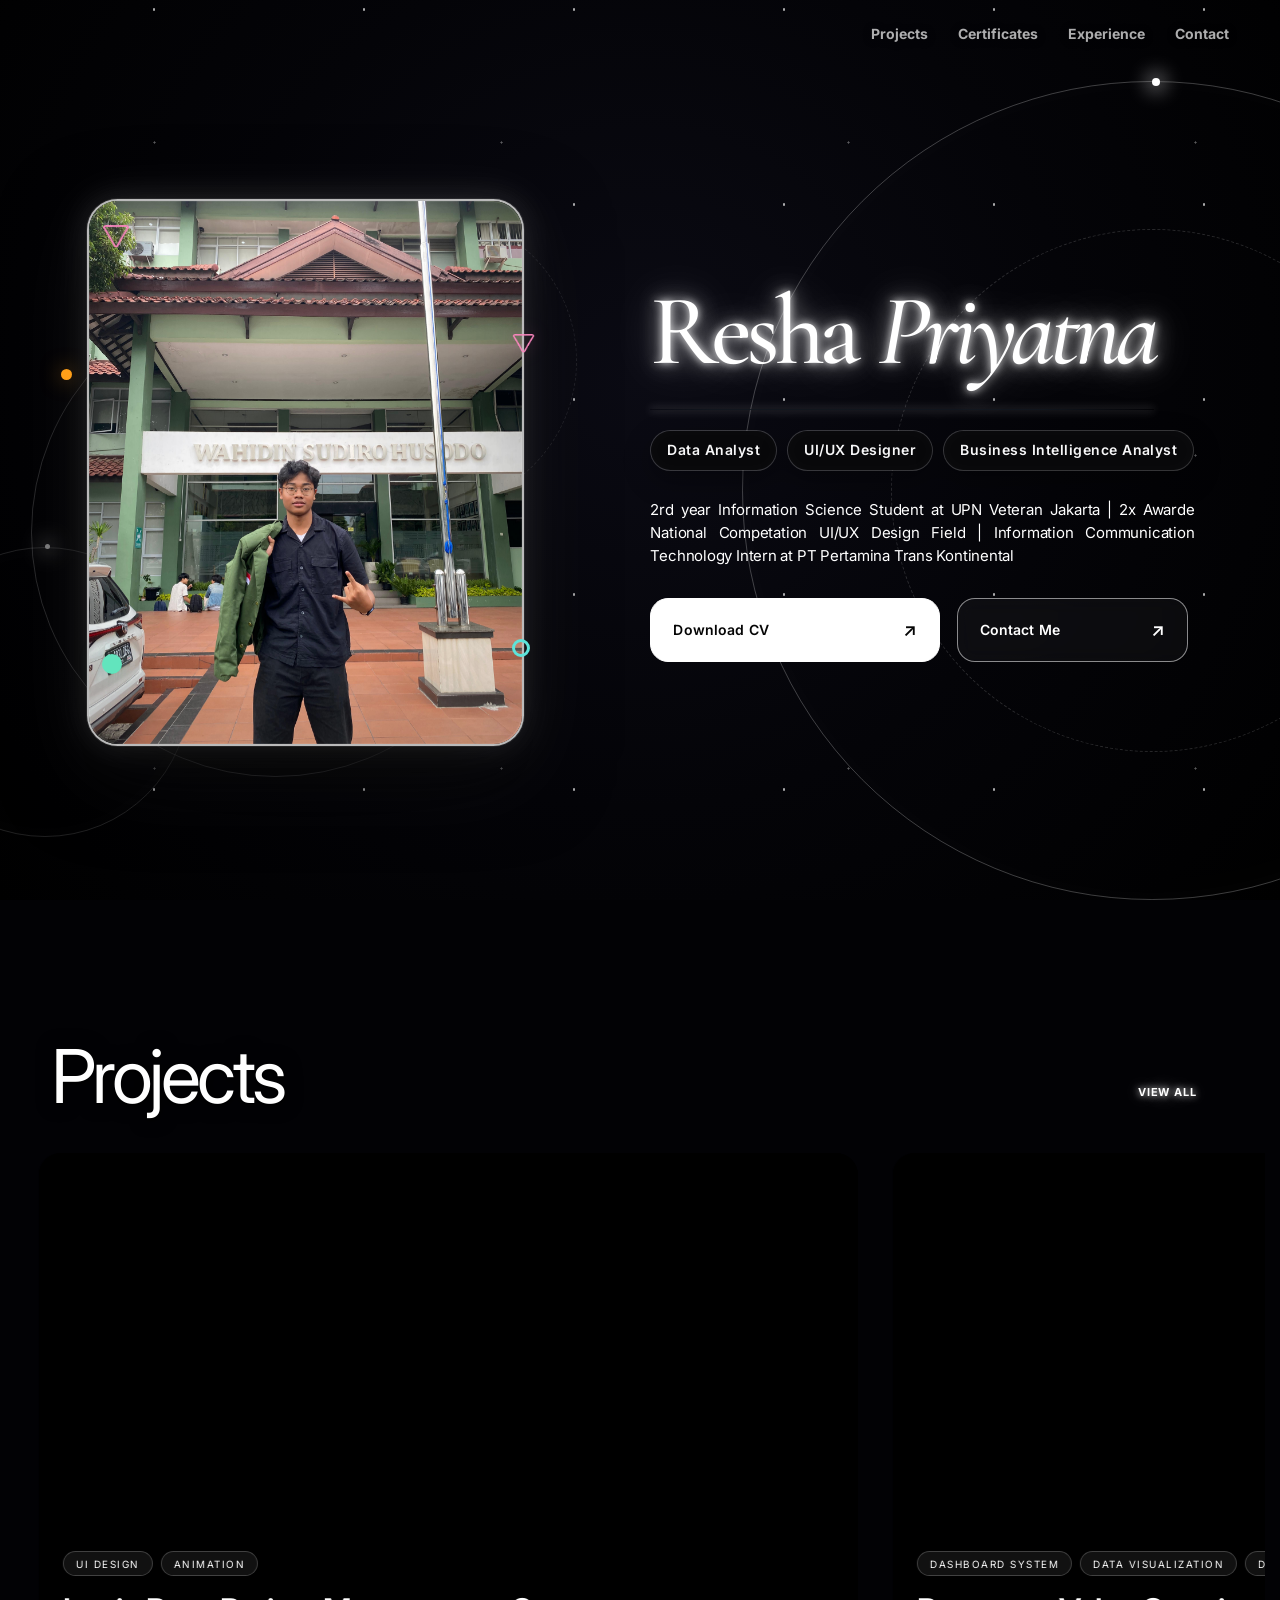
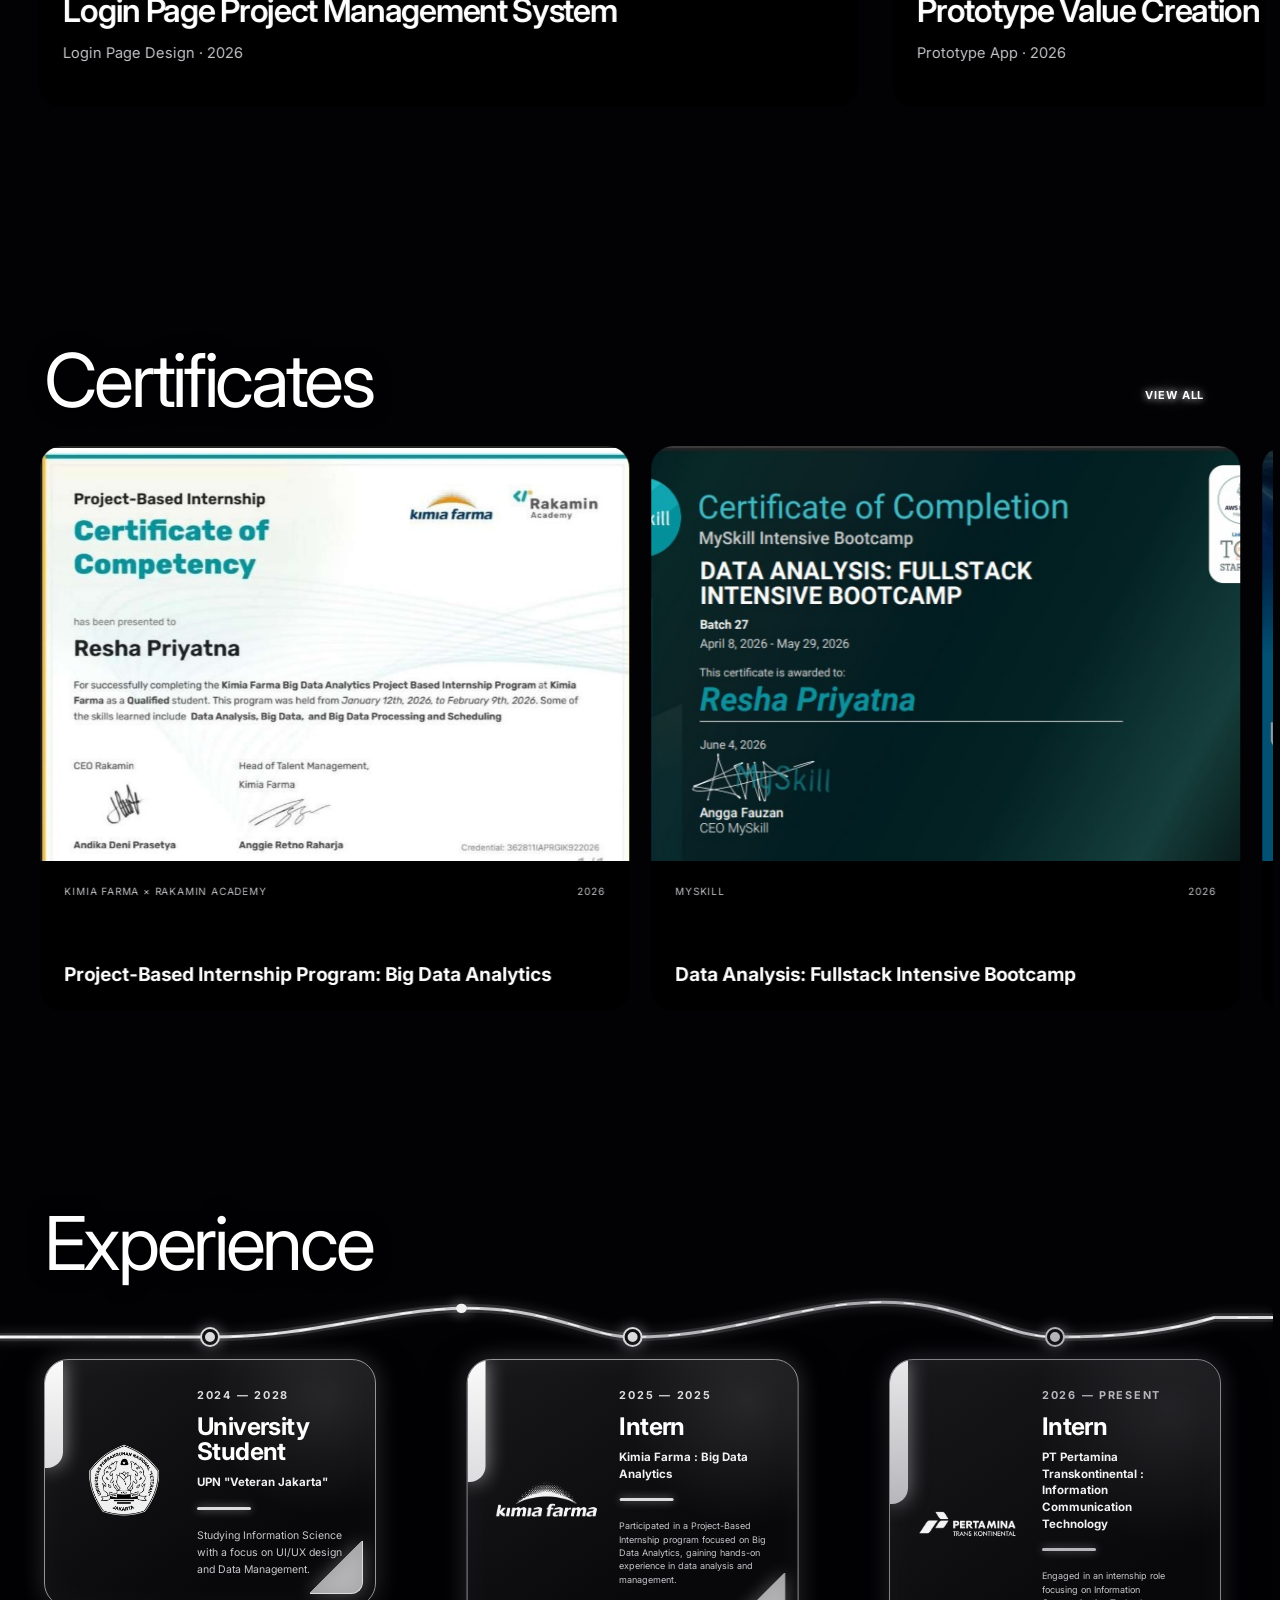
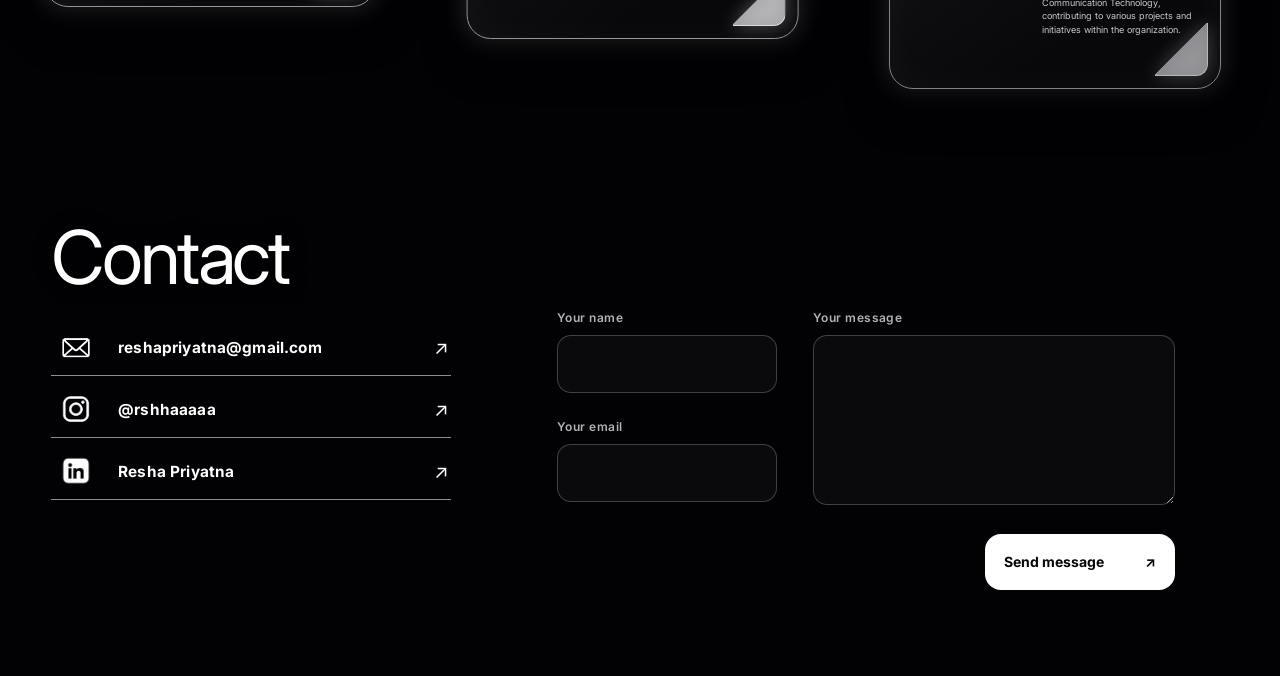
==== commit ab003e2d: "initial commit" ====
--- a/index.html
+++ b/index.html
@@ -9,9 +9,9 @@
       href="https://fonts.googleapis.com/css2?family=Cormorant+Garamond:ital,wght@0,500;0,600;1,500&family=Inter:wght@400;500;600;700&display=swap"
       rel="stylesheet"
     />
-    <link rel="stylesheet" href="styles.css?v=20260831-26" />
+    <link rel="stylesheet" href="styles.css?v=20260831-32" />
     <script src="data.js?v=20260819-17" defer></script>
-    <script src="script.js?v=20260831-02" defer></script>
+    <script src="script.js?v=20260831-10" defer></script>
   </head>
   <body>
     <!-- Space background -->
@@ -39,9 +39,42 @@
         <!-- Hero -->
         <section class="hero" id="top">
           <div class="wrap hero-grid">
-            <div class="hero-visual" aria-label="Profile image placeholder">
-              <div class="hero-profile-frame">
-                <div class="hero-profile-slot"></div>
+            <div
+              class="hero-visual"
+              id="heroProfileScene"
+              aria-label="Rotating portraits of Resha Priyatna"
+            >
+              <span class="profile-orbit profile-orbit-one profile-parallax-layer" data-profile-depth="0.22" aria-hidden="true"><span></span></span>
+              <span class="profile-orbit profile-orbit-two profile-parallax-layer" data-profile-depth="0.38" aria-hidden="true"><span></span></span>
+
+              <span class="profile-floating-asset profile-asset-orange profile-parallax-layer" data-profile-depth="1.5" aria-hidden="true"><span class="profile-dot profile-dot-orange"></span></span>
+              <span class="profile-floating-asset profile-asset-mint profile-parallax-layer" data-profile-depth="1.2" aria-hidden="true"><span class="profile-dot profile-dot-mint"></span></span>
+              <span class="profile-floating-asset profile-asset-ring profile-parallax-layer" data-profile-depth="1.65" aria-hidden="true"><span class="profile-ring"></span></span>
+              <span class="profile-floating-asset profile-asset-triangle-one profile-parallax-layer" data-profile-depth="1.35" aria-hidden="true"><img src="assets/images/hero-floating-triangle.png" alt="" /></span>
+              <span class="profile-floating-asset profile-asset-triangle-two profile-parallax-layer" data-profile-depth="1.8" aria-hidden="true"><img src="assets/images/hero-floating-triangle.png" alt="" /></span>
+
+              <span class="profile-shadow profile-parallax-layer" data-profile-depth="0.12" aria-hidden="true"></span>
+
+              <div class="hero-profile-frame profile-parallax-layer" data-profile-depth="0.48">
+                <div class="hero-profile-float">
+                  <div class="hero-profile-rotator" id="heroProfileRotator">
+                    <img
+                      class="hero-profile-image hero-profile-image-current"
+                      id="heroProfileImage"
+                      src="assets/images/profile-resha-02.jpeg"
+                      alt="Resha Priyatna at Pertamina Trans Kontinental"
+                      draggable="false"
+                    />
+                    <img
+                      class="hero-profile-image hero-profile-image-next"
+                      id="heroProfileNextImage"
+                      src="assets/images/profile-resha-03.jpeg"
+                      alt=""
+                      aria-hidden="true"
+                      draggable="false"
+                    />
+                  </div>
+                </div>
               </div>
             </div>
             <div class="hero-copy">
@@ -128,21 +161,21 @@
                 </defs>
                 <path
                   class="route-shadow"
-                  d="M55 102 C145 102 166 102 205 102 C320 102 394 58 492 75 C542 84 568 102 600 102 C708 102 783 49 878 69 C930 80 958 102 997 102 C1058 102 1100 96 1145 81"
+                  d="M0 102 C70 102 145 102 205 102 C320 102 394 58 492 75 C542 84 568 102 600 102 C708 102 783 49 878 69 C930 80 958 102 997 102 C1058 102 1100 96 1145 81 C1165 81 1184 81 1200 81"
                 />
                 <path
                   class="route-base"
-                  d="M55 102 C145 102 166 102 205 102 C320 102 394 58 492 75 C542 84 568 102 600 102 C708 102 783 49 878 69 C930 80 958 102 997 102 C1058 102 1100 96 1145 81"
+                  d="M0 102 C70 102 145 102 205 102 C320 102 394 58 492 75 C542 84 568 102 600 102 C708 102 783 49 878 69 C930 80 958 102 997 102 C1058 102 1100 96 1145 81 C1165 81 1184 81 1200 81"
                 />
                 <path
                   class="route-flow"
-                  d="M55 102 C145 102 166 102 205 102 C320 102 394 58 492 75 C542 84 568 102 600 102 C708 102 783 49 878 69 C930 80 958 102 997 102 C1058 102 1100 96 1145 81"
+                  d="M0 102 C70 102 145 102 205 102 C320 102 394 58 492 75 C542 84 568 102 600 102 C708 102 783 49 878 69 C930 80 958 102 997 102 C1058 102 1100 96 1145 81 C1165 81 1184 81 1200 81"
                 />
                 <circle class="route-tracer" r="5" fill="#d8d8dc">
                   <animateMotion
                     dur="8.5s"
                     repeatCount="indefinite"
-                    path="M55 102 C145 102 166 102 205 102 C320 102 394 58 492 75 C542 84 568 102 600 102 C708 102 783 49 878 69 C930 80 958 102 997 102 C1058 102 1100 96 1145 81"
+                    path="M0 102 C70 102 145 102 205 102 C320 102 394 58 492 75 C542 84 568 102 600 102 C708 102 783 49 878 69 C930 80 958 102 997 102 C1058 102 1100 96 1145 81 C1165 81 1184 81 1200 81"
                   />
                 </circle>
               </svg>
@@ -202,32 +235,47 @@
               <h2 class="serif">Contact</h2>
 
               <div class="socials" aria-label="Contact channels">
-                <a class="contact-link" href="#">
+                <a
+                  class="contact-link"
+                  href="mailto:reshapriyatna@gmail.com"
+                  aria-label="Email reshapriyatna@gmail.com"
+                >
                   <span class="contact-icon contact-icon-image contact-icon-email" aria-hidden="true">
                     <img src="assets/images/contact-email-transparent.png" alt="" />
                   </span>
-                  <strong>Email</strong>
+                  <strong>reshapriyatna@gmail.com</strong>
                   <span class="contact-arrow" aria-hidden="true">↗</span>
                 </a>
-                <a class="contact-link" href="#">
+                <a
+                  class="contact-link"
+                  href="https://www.instagram.com/rshhaaaaa?igsi=MXJsMjc1a3Y3eWFzNw=="
+                  target="_blank"
+                  rel="noopener noreferrer"
+                  aria-label="Instagram @rshhaaaaa (opens in a new tab)"
+                >
                   <span class="contact-icon contact-icon-image contact-icon-instagram" aria-hidden="true">
                     <img src="assets/images/contact-instagram-transparent.png" alt="" />
                   </span>
-                  <strong>Instagram</strong>
+                  <strong>@rshhaaaaa</strong>
                   <span class="contact-arrow" aria-hidden="true">↗</span>
                 </a>
-                <a class="contact-link" href="#">
+                <a
+                  class="contact-link"
+                  href="https://www.linkedin.com/in/resha-priyatna"
+                  target="_blank"
+                  rel="noopener noreferrer"
+                  aria-label="LinkedIn Resha Priyatna (opens in a new tab)"
+                >
                   <span class="contact-icon contact-icon-image contact-icon-linkedin" aria-hidden="true">
                     <img src="assets/images/contact-linkedin-transparent.png" alt="" />
                   </span>
-                  <strong>LinkedIn</strong>
+                  <strong>Resha Priyatna</strong>
                   <span class="contact-arrow" aria-hidden="true">↗</span>
                 </a>
               </div>
             </div>
 
             <div class="contact-form-panel">
-              <h3>Contact Me</h3>
               <form class="contact-form" id="contactForm">
                 <div class="contact-form-grid">
                   <div class="contact-field-column">
--- a/styles.css
+++ b/styles.css
@@ -104,15 +104,6 @@
   position: relative;
   overflow: hidden;
 }
-.hero::before {
-  content: "";
-  position: absolute;
-  inset: 0;
-  background:
-    radial-gradient(circle at 96% 7%, rgba(255, 255, 255, 0.8) 1px, transparent 1.5px) 0 0 / 20px 20px no-repeat,
-    linear-gradient(90deg, transparent 92%, rgba(255, 255, 255, 0.12) 92%, rgba(255, 255, 255, 0.12) calc(92% + 1px), transparent calc(92% + 1px));
-  pointer-events: none;
-}
 .hero-grid {
   display: grid;
   grid-template-columns: minmax(340px, 0.95fr) minmax(480px, 1.05fr);
@@ -122,62 +113,264 @@
 }
 .hero-visual {
   position: relative;
-  min-height: clamp(380px, 58svh, 560px);
+  min-height: clamp(440px, 64svh, 640px);
   display: grid;
   place-items: center;
-}
-.hero-visual::before,
-.hero-visual::after {
+  perspective: 1400px;
+  transform-style: preserve-3d;
+}
+.profile-parallax-layer {
+  --profile-move-x: 0px;
+  --profile-move-y: 0px;
+  transform: translate3d(var(--profile-move-x), var(--profile-move-y), 0);
+  transition: transform 100ms linear;
+  will-change: transform;
+}
+.profile-orbit {
+  position: absolute;
+  z-index: 0;
+  pointer-events: none;
+}
+.profile-orbit > span {
+  display: block;
+  width: 100%;
+  height: 100%;
+  border: 1px solid rgba(255, 255, 255, 0.16);
+  border-radius: 50%;
+  animation: profileOrbitBreath 6s ease-in-out infinite;
+}
+.profile-orbit-one {
+  width: min(96%, 500px);
+  aspect-ratio: 1;
+  left: -4%;
+  bottom: -3%;
+}
+.profile-orbit-two {
+  width: min(58%, 300px);
+  aspect-ratio: 1;
+  right: -3%;
+  top: 5%;
+}
+.profile-orbit-two > span {
+  border-color: rgba(255, 255, 255, 0.1);
+  border-style: dashed;
+  animation:
+    profileOrbitSpin 18s linear infinite,
+    profileOrbitBreath 5s ease-in-out infinite;
+}
+.profile-floating-asset {
+  position: absolute;
+  z-index: 4;
+  pointer-events: none;
+}
+.profile-asset-orange {
+  left: 2%;
+  top: 32%;
+}
+.profile-asset-mint {
+  left: 10%;
+  bottom: 15%;
+}
+.profile-asset-ring {
+  right: 6%;
+  bottom: 18%;
+}
+.profile-asset-triangle-one {
+  left: 10%;
+  top: 7%;
+}
+.profile-asset-triangle-two {
+  right: 5%;
+  top: 26%;
+}
+.profile-floating-asset img,
+.profile-dot,
+.profile-ring {
+  display: block;
+}
+.profile-floating-asset img {
+  width: 28px;
+  filter: drop-shadow(0 0 9px rgba(255, 125, 194, 0.35));
+}
+.profile-asset-triangle-one img {
+  animation: profileTriangleSpin 4.2s linear infinite;
+}
+.profile-asset-triangle-two img {
+  width: 23px;
+  animation: profileRingTravel 4.4s ease-in-out infinite alternate;
+}
+.profile-dot {
+  border-radius: 50%;
+}
+.profile-dot-orange {
+  width: 11px;
+  height: 11px;
+  background: #ff9f18;
+  box-shadow: 0 0 20px rgba(255, 159, 24, 0.52);
+  animation: profileDotTravel 3.6s ease-in-out infinite alternate;
+}
+.profile-dot-mint {
+  width: 20px;
+  height: 20px;
+  background: #62e4bd;
+  box-shadow: 0 0 23px rgba(98, 228, 189, 0.34);
+  animation: profileMintTravel 4s ease-in-out infinite alternate;
+}
+.profile-ring {
+  width: 18px;
+  height: 18px;
+  border: 3px solid #5ce3da;
+  border-radius: 50%;
+  animation: profileRingTravel 4.5s ease-in-out infinite alternate;
+}
+.profile-shadow {
+  position: absolute;
+  z-index: 0;
+  left: 15%;
+  bottom: 0;
+  width: 70%;
+  height: 62px;
+  border-radius: 50%;
+  background: rgba(0, 0, 0, 0.72);
+  filter: blur(24px);
+  animation: profileShadowPulse 3.4s ease-in-out infinite;
+}
+.hero-profile-frame {
+  position: relative;
+  z-index: 2;
+  width: clamp(320px, min(36vw, 48.6svh), 470px);
+  height: auto;
+  max-width: none;
+  aspect-ratio: 4 / 5;
+  filter:
+    drop-shadow(0 26px 42px rgba(0, 0, 0, 0.58))
+    drop-shadow(0 0 18px rgba(255, 255, 255, 0.09));
+}
+.hero-profile-float {
+  width: 100%;
+  height: 100%;
+  animation: profileHeroFloat 3.4s ease-in-out infinite;
+}
+.hero-profile-rotator {
+  position: relative;
+  width: 100%;
+  height: 100%;
+  overflow: hidden;
+  border: 2px solid rgba(255, 255, 255, 0.72);
+  border-radius: clamp(24px, 2.4vw, 38px);
+  background: #080809;
+  box-shadow:
+    0 0 0 1px rgba(255, 255, 255, 0.08),
+    0 0 28px rgba(255, 255, 255, 0.08);
+}
+.hero-profile-rotator::after {
   content: "";
   position: absolute;
-  border: 1px solid rgba(255, 255, 255, 0.1);
-  border-radius: 50%;
+  z-index: 5;
+  inset: 0;
+  border-radius: inherit;
+  box-shadow:
+    inset 0 0 0 1px rgba(255, 255, 255, 0.08),
+    inset 0 -70px 90px rgba(0, 0, 0, 0.18);
   pointer-events: none;
 }
-.hero-visual::before {
-  width: 115%;
-  aspect-ratio: 1;
-}
-.hero-visual::after {
-  width: 88%;
-  aspect-ratio: 1;
-  border-style: dashed;
-  opacity: 0.42;
-}
-.hero-profile-frame {
-  position: relative;
+.hero-profile-image {
+  position: absolute;
   z-index: 1;
-  width: auto;
-  height: clamp(360px, 58svh, 540px);
-  max-width: min(34vw, 480px);
-  aspect-ratio: 4 / 5;
-  filter: drop-shadow(0 26px 42px rgba(0, 0, 0, 0.58));
-}
-.hero-profile-frame::before,
-.hero-profile-frame::after,
-.hero-profile-slot {
-  position: absolute;
-}
-.hero-profile-frame::before {
-  content: "";
   inset: 0;
-  border-radius: clamp(30px, 3vw, 48px);
-  background: linear-gradient(145deg, #f4f4f4, #6f6f73 42%, #d9d9dc 74%, #fff);
-}
-.hero-profile-frame::after {
-  content: "";
-  inset: 3px;
-  border-radius: clamp(28px, 2.8vw, 45px);
-  background: linear-gradient(145deg, #171719, #050506 70%);
-}
-.hero-profile-slot {
-  inset: 13px;
-  z-index: 1;
-  border-radius: clamp(22px, 2.3vw, 36px);
-  background:
-    radial-gradient(circle at 38% 25%, rgba(255, 255, 255, 0.09), transparent 34%),
-    linear-gradient(145deg, #18181b, #070708 72%);
-  box-shadow: inset 0 0 80px rgba(255, 255, 255, 0.025);
+  width: 100%;
+  height: 100%;
+  object-fit: cover;
+  object-position: var(--profile-position, 50% 50%);
+  user-select: none;
+  pointer-events: none;
+  opacity: 1;
+  transition: opacity 300ms ease;
+  will-change: opacity;
+}
+.hero-profile-image-next {
+  z-index: 2;
+  opacity: 0;
+}
+.hero-profile-rotator.is-fading .hero-profile-image-current {
+  opacity: 0;
+}
+.hero-profile-rotator.is-fading .hero-profile-image-next {
+  opacity: 1;
+}
+.hero-profile-rotator.is-resetting .hero-profile-image {
+  transition: none;
+}
+@keyframes profileHeroFloat {
+  0%,
+  100% {
+    transform: translateY(-6px) rotate(-0.35deg);
+  }
+  50% {
+    transform: translateY(7px) rotate(0.35deg);
+  }
+}
+@keyframes profileShadowPulse {
+  0%,
+  100% {
+    opacity: 0.55;
+    transform: scaleX(0.94);
+  }
+  50% {
+    opacity: 0.82;
+    transform: scaleX(1.04);
+  }
+}
+@keyframes profileOrbitBreath {
+  0%,
+  100% {
+    opacity: 0.45;
+    transform: scale(0.97);
+  }
+  50% {
+    opacity: 1;
+    transform: scale(1.04);
+  }
+}
+@keyframes profileOrbitSpin {
+  to {
+    transform: rotate(360deg);
+  }
+}
+@keyframes profileDotTravel {
+  from {
+    transform: translate3d(-8px, -8px, 0) scale(0.94);
+  }
+  to {
+    transform: translate3d(38px, 48px, 0) scale(1.04);
+  }
+}
+@keyframes profileMintTravel {
+  from {
+    transform: translate3d(-15px, 12px, 0) scale(0.86);
+  }
+  to {
+    transform: translate3d(52px, -22px, 0) scale(1.08);
+  }
+}
+@keyframes profileRingTravel {
+  from {
+    transform: translate3d(-14px, 6px, 0) rotate(-6deg);
+  }
+  to {
+    transform: translate3d(52px, 15px, 0) rotate(22deg);
+  }
+}
+@keyframes profileTriangleSpin {
+  0% {
+    transform: rotate(0deg) translate3d(-10px, -5px, 0);
+  }
+  50% {
+    transform: rotate(180deg) translate3d(24px, -14px, 0);
+  }
+  100% {
+    transform: rotate(360deg) translate3d(-10px, -5px, 0);
+  }
 }
 .hero-copy {
   position: relative;
@@ -381,7 +574,7 @@
 }
 #certificates .section-head h2 {
   max-width: none;
-  font-size: clamp(58px, min(7.5vw, 11vh), 108px);
+  font-size: clamp(48px, min(5.8vw, 8.5vh), 84px);
 }
 
 /* Keep the complete Projects composition inside the viewport. */
@@ -395,7 +588,7 @@
   margin-bottom: clamp(18px, 3vh, 34px);
 }
 #projects .section-head h2 {
-  font-size: clamp(58px, min(7.5vw, 11vh), 108px);
+  font-size: clamp(48px, min(5.8vw, 8.5vh), 84px);
 }
 
 /* Project rail */
@@ -530,10 +723,7 @@
   color: #10203a;
 }
 .project-footer {
-  display: grid;
-  grid-template-columns: minmax(0, 1fr) auto;
-  align-items: end;
-  gap: 22px;
+  display: block;
 }
 .project-subtitle {
   margin: 0;
@@ -541,22 +731,6 @@
   font-size: clamp(14px, 1.15vw, 18px);
   line-height: 1.45;
 }
-.project-read {
-  text-decoration: none;
-  color: #10203a;
-  font-size: 15px;
-  font-weight: 600;
-  white-space: nowrap;
-  padding-bottom: 2px;
-  transition: transform 0.2s ease;
-}
-.project-read:hover {
-  transform: translateX(3px);
-}
-.project-card:hover .project-read {
-  transform: translateX(3px);
-}
-
 /* Certificate rail */
 .certificate-viewport {
   overflow: hidden;
@@ -705,7 +879,7 @@
 }
 .experience-intro h2 {
   margin: 0;
-  font-size: clamp(58px, min(7.5vw, 11vh), 108px);
+  font-size: clamp(48px, min(5.8vw, 8.5vh), 84px);
   line-height: 0.95;
   letter-spacing: -0.045em;
   max-width: 9ch;
@@ -857,31 +1031,6 @@
   margin: 0;
   overflow-wrap: anywhere;
 }
-.map-legend {
-  position: absolute;
-  right: 22px;
-  bottom: 20px;
-  display: flex;
-  gap: 18px;
-  align-items: center;
-  font-size: 9px;
-  letter-spacing: 0.12em;
-  text-transform: uppercase;
-  color: var(--muted);
-}
-.map-legend span {
-  display: flex;
-  align-items: center;
-  gap: 7px;
-}
-.map-legend i {
-  display: block;
-  width: 7px;
-  height: 7px;
-  border-radius: 50%;
-  background: var(--accent);
-}
-
 /* Contact */
 .closing {
   min-height: auto;
@@ -902,27 +1051,12 @@
   position: relative;
   z-index: 1;
 }
-.contact-kicker {
-  margin: 0 0 18px;
-  color: rgba(255, 255, 255, 0.58);
-  font-size: 11px;
-  font-weight: 700;
-  letter-spacing: 0.18em;
-  text-transform: uppercase;
-}
 .closing h2 {
   max-width: 9ch;
   margin: 0 0 clamp(18px, 3vh, 34px);
   font-size: clamp(48px, min(5.8vw, 8.5vh), 84px);
   line-height: 0.95;
   letter-spacing: -0.045em;
-}
-.closing-copy {
-  max-width: 540px;
-  margin: 0 0 clamp(32px, 5vh, 50px);
-  color: var(--muted);
-  font-size: clamp(14px, 1.1vw, 17px);
-  line-height: 1.7;
 }
 .socials {
   display: flex;
@@ -1001,12 +1135,6 @@
   border: 0;
   border-radius: clamp(22px, 2.4vw, 34px);
   background: transparent;
-}
-.contact-form-panel h3 {
-  margin: 0 0 clamp(26px, 4vh, 40px);
-  font-size: clamp(24px, 2.1vw, 34px);
-  line-height: 1.1;
-  letter-spacing: -0.035em;
 }
 .contact-form-grid {
   display: grid;
@@ -1285,18 +1413,6 @@
 .hero {
   background: transparent;
 }
-.hero::before {
-  content: none;
-}
-.hero-visual::before,
-.hero-visual::after,
-.hero-profile-frame::before,
-.hero-profile-frame::after {
-  content: none;
-}
-.hero-profile-slot {
-  inset: 0;
-}
 .hero h1,
 .hero-description,
 .section-head h2,
@@ -1374,11 +1490,9 @@
 .eyebrow {
   color: rgba(255, 255, 255, 0.72);
 }
-.closing-copy,
 .project-subtitle,
 .certificate-info span,
-.node-desc,
-.map-legend {
+.node-desc {
   color: var(--muted);
 }
 
@@ -1424,12 +1538,8 @@
   background: rgba(255, 255, 255, 0.065);
   color: #fff;
 }
-.project-title,
-.project-read {
+.project-title {
   color: #fff;
-}
-.project-read {
-  border-bottom: 1px solid rgba(255, 255, 255, 0.38);
 }
 
 .certificate-card {
@@ -1544,11 +1654,6 @@
 .node-card .node-desc {
   color: #c9c9cd;
 }
-.map-legend i {
-  background: #fff;
-  box-shadow: 0 0 8px rgba(255, 255, 255, 0.65);
-}
-
 /* Disabled reference-layout experiment.
 #experience {
   overflow: hidden;
@@ -2338,7 +2443,7 @@
     min-height: 0;
   }
   .hero-profile-frame {
-    width: min(68vw, 410px);
+    width: min(70vw, 430px);
     height: auto;
     max-width: none;
   }
@@ -2428,9 +2533,6 @@
   .node-year {
     font-size: 9px;
   }
-  .map-legend {
-    display: none;
-  }
   .projects-grid,
   .certificates-grid {
     grid-template-columns: 1fr;
@@ -2475,7 +2577,7 @@
     margin-bottom: 14px;
   }
   #projects .section-head h2 {
-    font-size: clamp(58px, 9vh, 72px);
+    font-size: clamp(48px, min(5.8vw, 8.5vh), 78px);
   }
   #projects .project-meta {
     padding-top: 12px;
@@ -2487,8 +2589,7 @@
     font-size: 28px;
     margin-bottom: 10px;
   }
-  #projects .project-subtitle,
-  #projects .project-read {
+  #projects .project-subtitle {
     font-size: 13px;
   }
 
@@ -2505,7 +2606,7 @@
   }
   #certificates .section-head h2 {
     max-width: 14ch;
-    font-size: clamp(58px, 9vh, 72px);
+    font-size: clamp(48px, min(5.8vw, 8.5vh), 78px);
   }
   #certificates .certificate-card {
     width: clamp(370px, min(43vw, 66vh), 500px);
@@ -2524,7 +2625,7 @@
   }
   #experience .experience-intro h2 {
     max-width: 14ch;
-    font-size: clamp(58px, 9vh, 72px);
+    font-size: clamp(48px, min(5.8vw, 8.5vh), 78px);
   }
   #experience .experience-map {
     height: 440px;
@@ -2565,7 +2666,7 @@
     top: 16vh;
   }
   .hero-profile-frame {
-    width: min(78vw, 320px);
+    width: min(82vw, 330px);
     height: auto;
   }
   .hero .hero-name {
@@ -2577,11 +2678,11 @@
   .contact-layout {
     gap: 26px;
   }
+  #projects .section-head h2,
+  #certificates .section-head h2,
+  #experience .experience-intro h2,
   .closing h2 {
     font-size: clamp(44px, 13vw, 60px);
-  }
-  .closing-copy {
-    margin-bottom: 28px;
   }
   .contact-link {
     grid-template-columns: 42px 1fr auto;
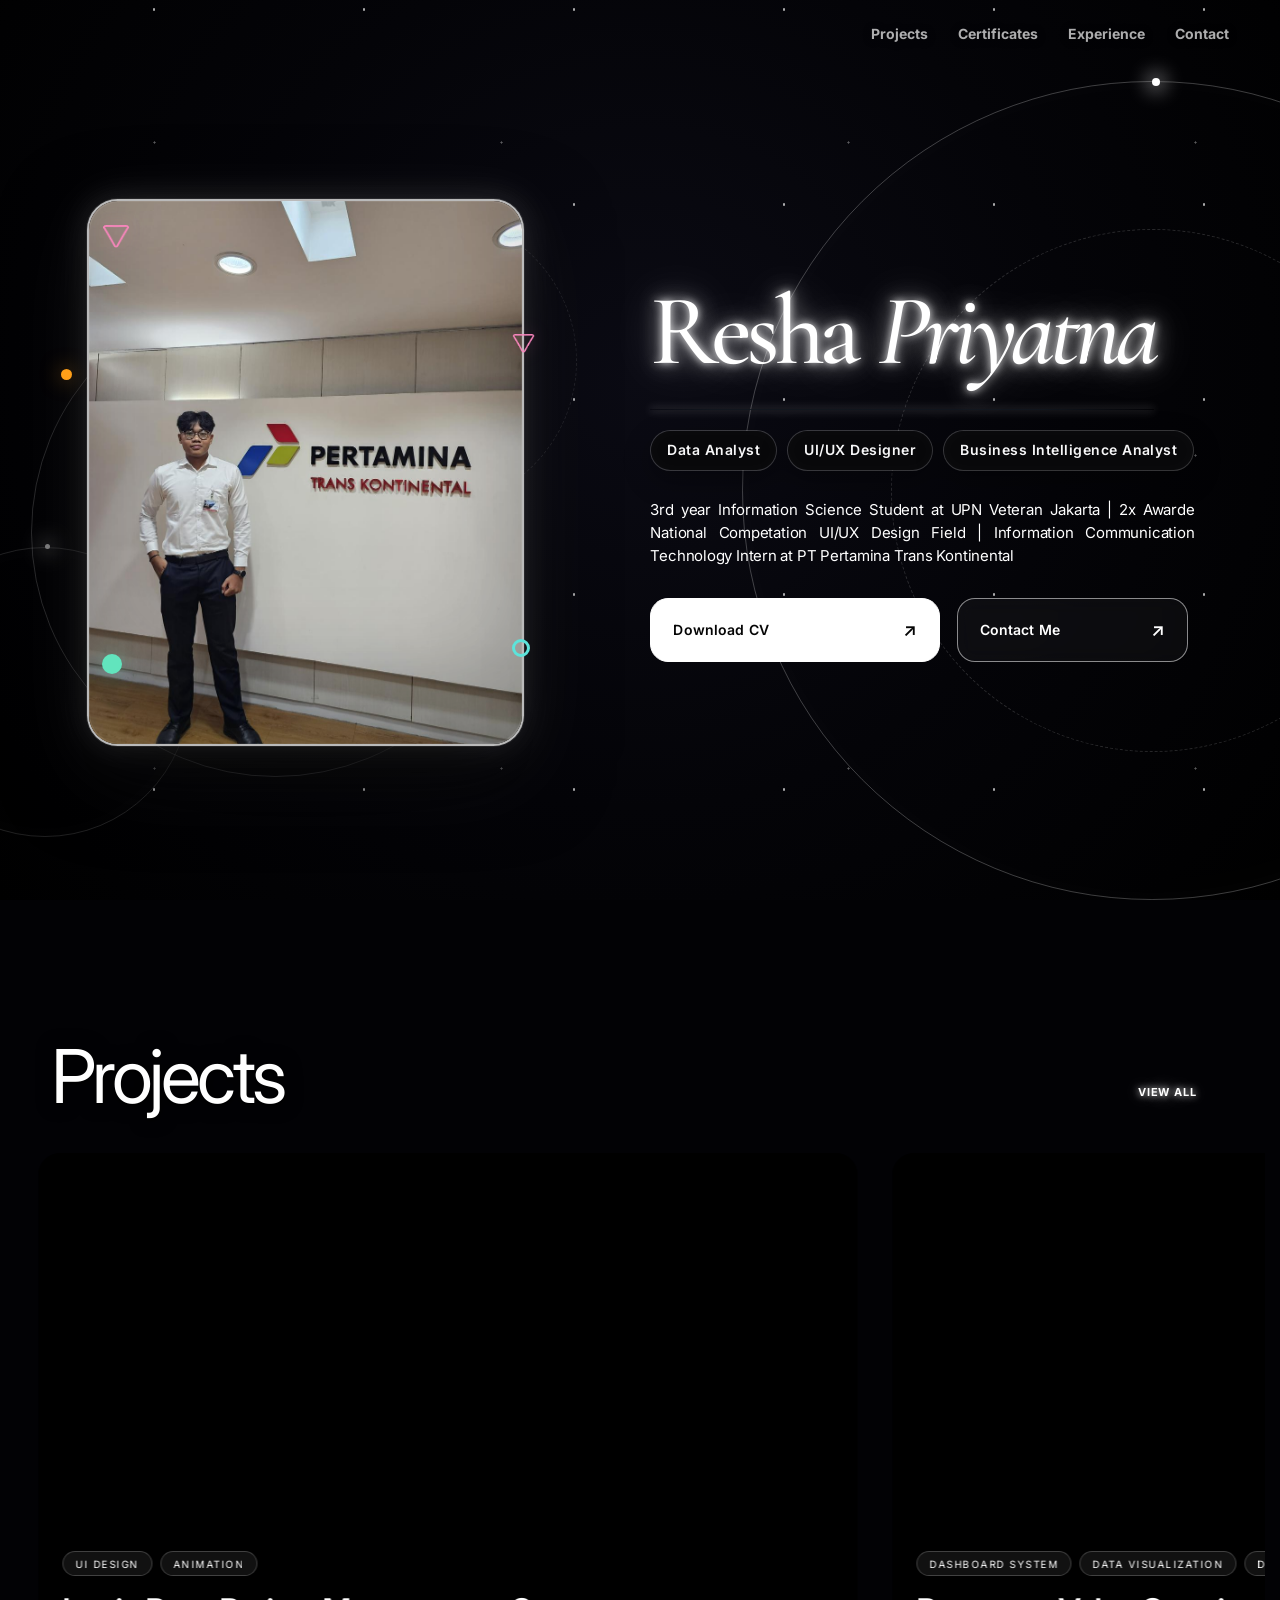
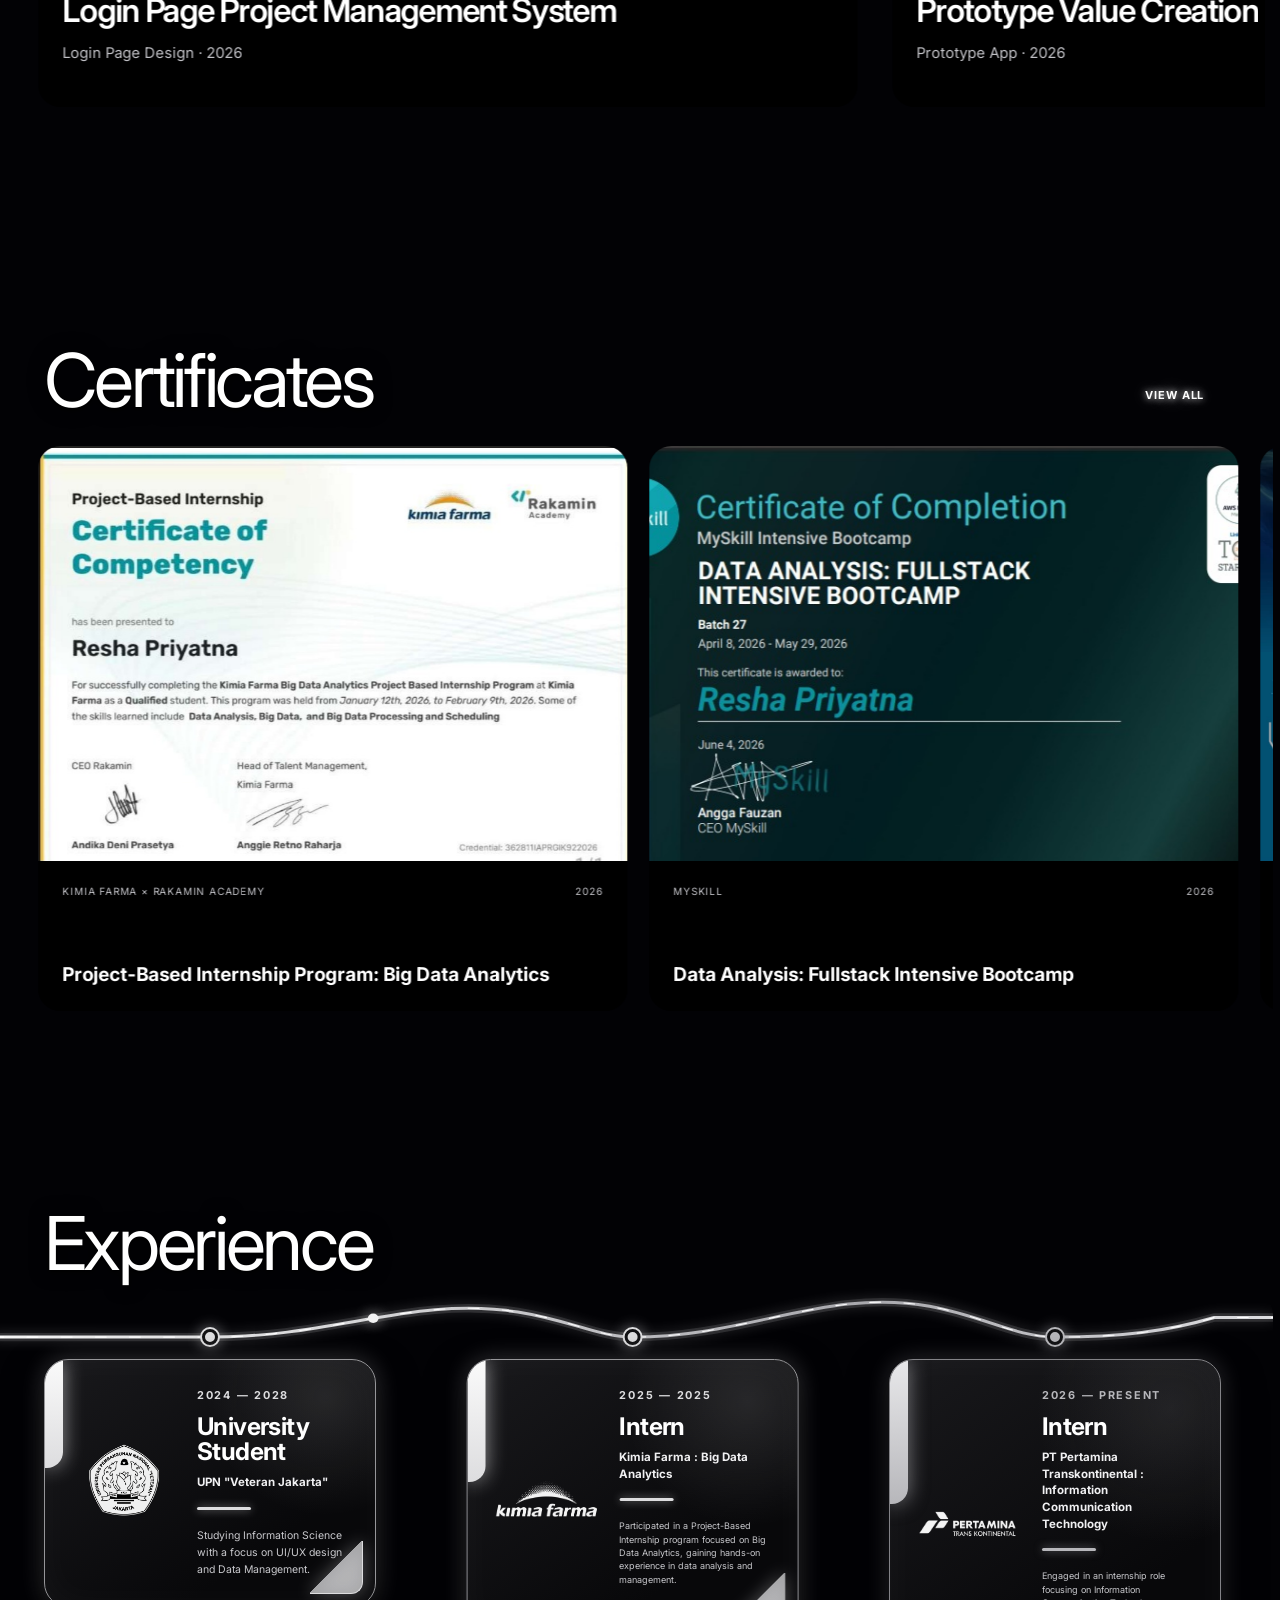
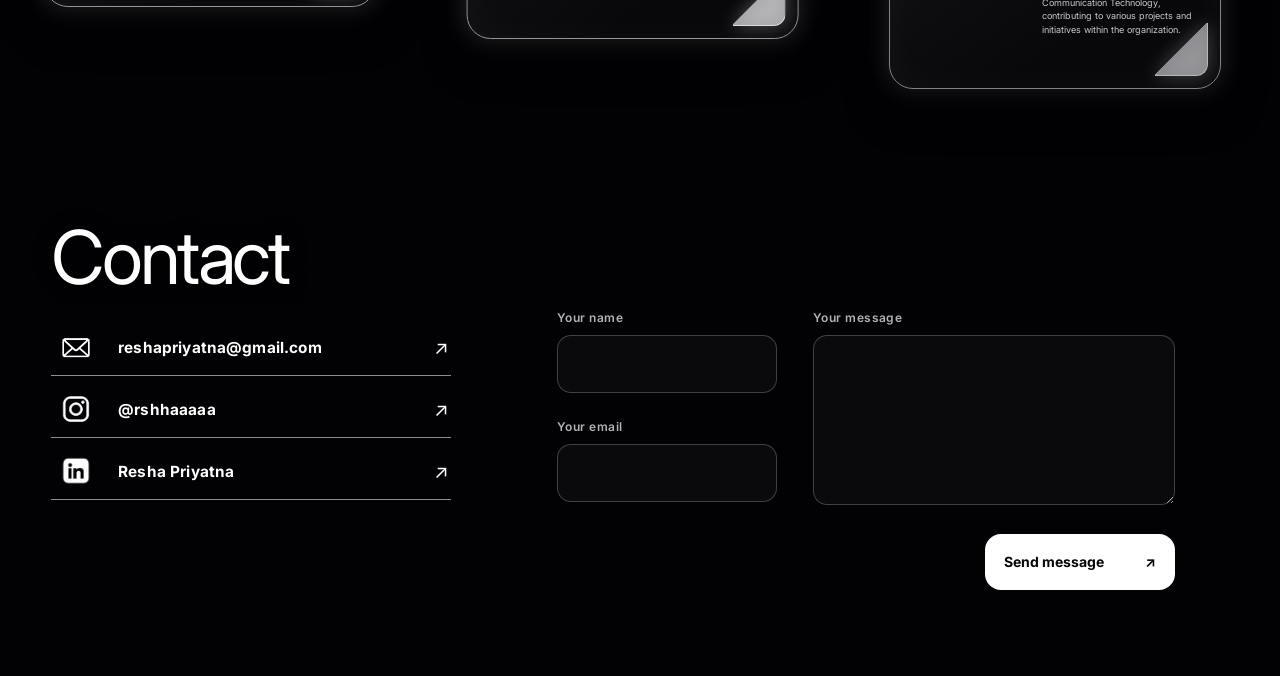
==== commit 4cf641c8: "initial commit" ====
--- a/index.html
+++ b/index.html
@@ -88,7 +88,7 @@
                 <span>Business Intelligence Analyst</span>
               </p>
               <p class="hero-description">
-                2rd year Information Science Student at UPN Veteran Jakarta | 2x Awarde National  Competation UI/UX Design Field | Information Communication Technology Intern at PT Pertamina Trans Kontinental
+                3rd year Information Science Student at UPN Veteran Jakarta | 2x Awarde National  Competation UI/UX Design Field | Information Communication Technology Intern at PT Pertamina Trans Kontinental
               </p>
               <div class="actions">
                 <a class="btn primary" href="assets/documents/cv-resha-priyatna.pdf" download="CV-Resha-Priyatna.pdf">Download CV <span aria-hidden="true">↗</span></a>
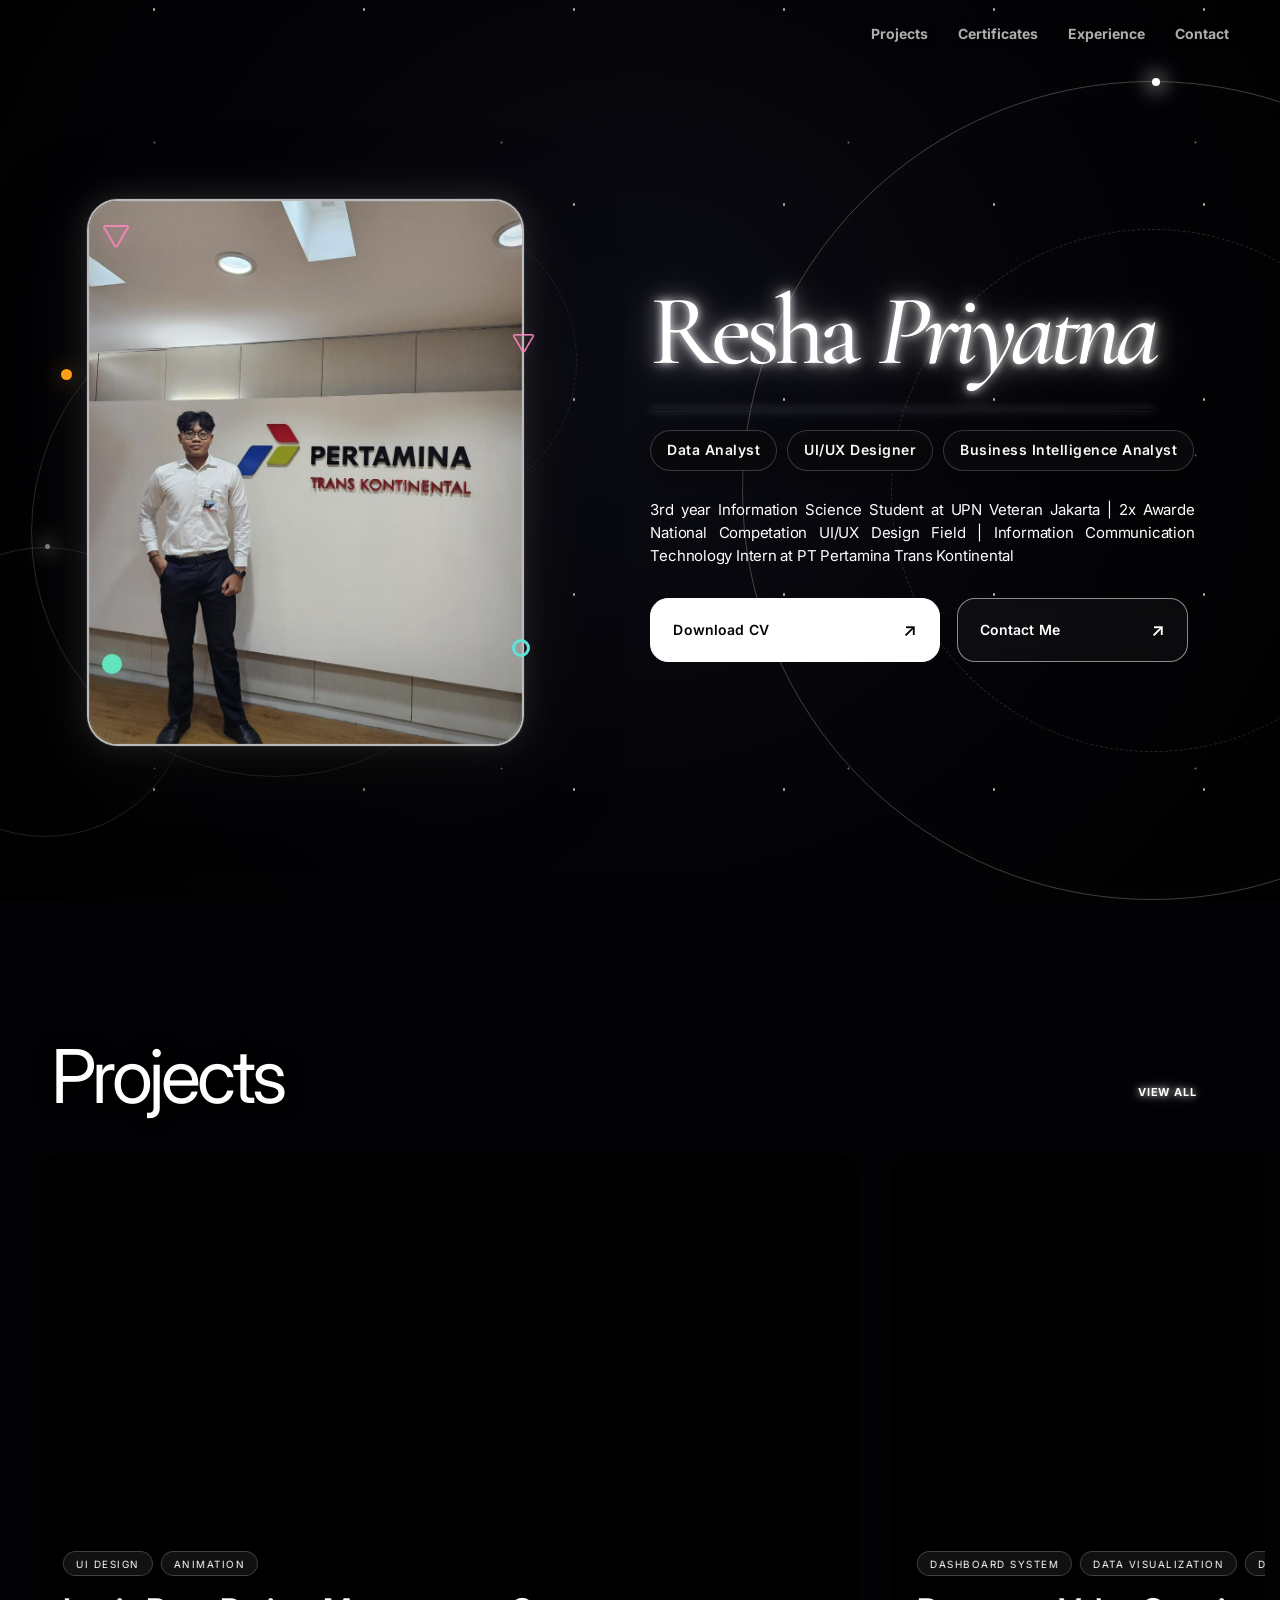
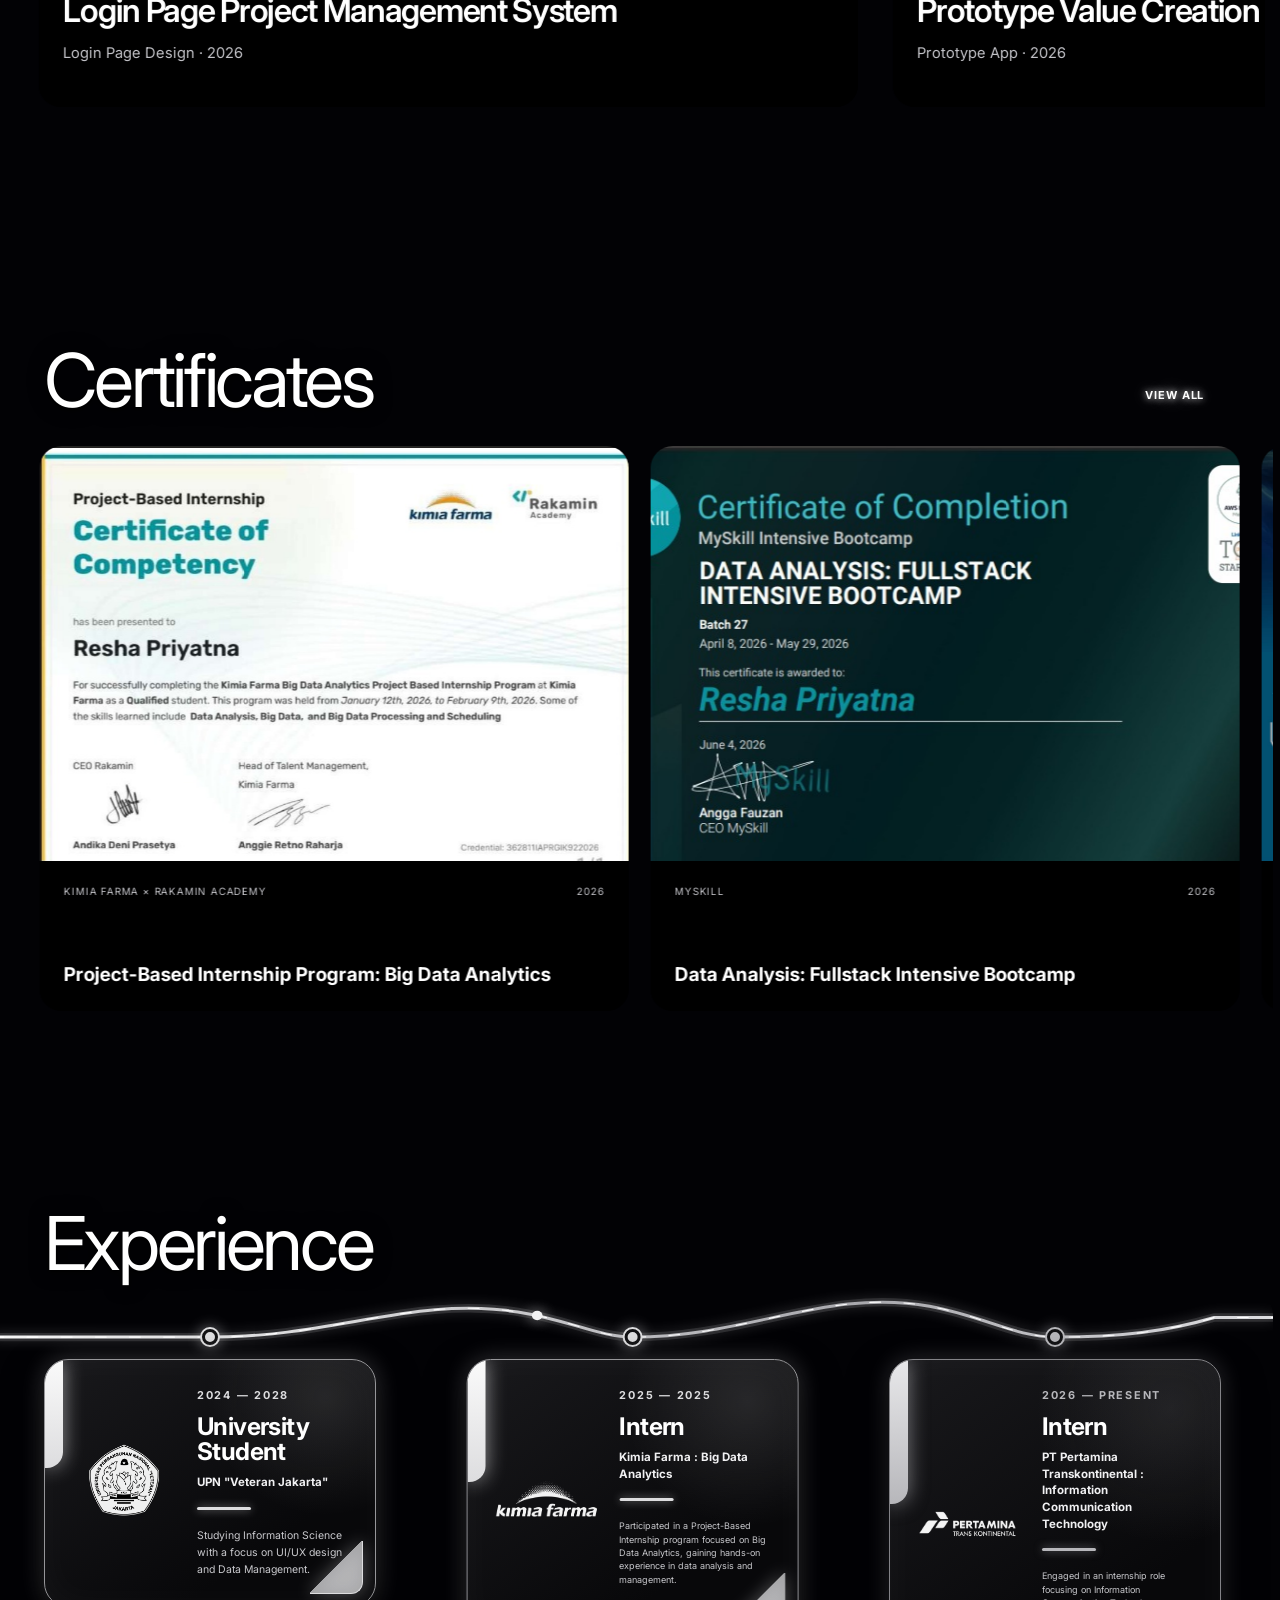
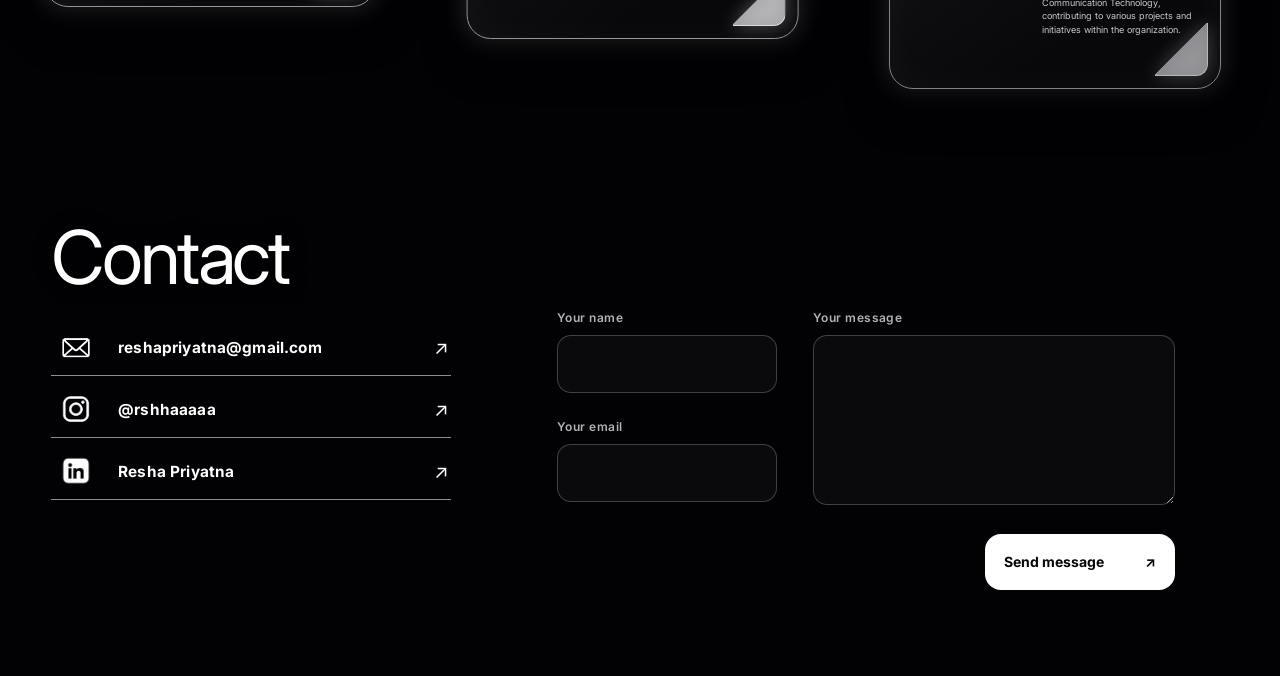
==== commit 28c6535d: "initial commit" ====
--- a/index.html
+++ b/index.html
@@ -9,7 +9,7 @@
       href="https://fonts.googleapis.com/css2?family=Cormorant+Garamond:ital,wght@0,500;0,600;1,500&family=Inter:wght@400;500;600;700&display=swap"
       rel="stylesheet"
     />
-    <link rel="stylesheet" href="styles.css?v=20260831-32" />
+    <link rel="stylesheet" href="styles.css?v=20260901-01" />
     <script src="data.js?v=20260819-17" defer></script>
     <script src="script.js?v=20260831-10" defer></script>
   </head>
--- a/styles.css
+++ b/styles.css
@@ -2487,50 +2487,76 @@
     padding: 76px 18px 28px;
   }
   #experience .experience-map {
+    width: 100%;
     height: auto;
     min-height: auto;
+    margin-left: 0;
+    padding: 38px var(--pad) 22px;
+    transform: none;
+    border-radius: 22px;
   }
   .map-route {
     display: none;
   }
-  .map-node {
+  #experience .map-node {
     position: relative !important;
     left: auto !important;
     right: auto !important;
     top: auto !important;
-    width: 100%;
+    width: 100% !important;
     display: grid;
-    grid-template-columns: 18px 1fr;
-    gap: 14px;
-    margin-bottom: 18px;
-  }
-  .node-pin {
-    margin-top: 18px;
+    grid-template-columns: 14px minmax(0, 1fr);
+    gap: 10px;
+    margin-bottom: 16px;
+  }
+  #experience .map-node:last-child {
     margin-bottom: 0;
   }
-  .map-node::after {
+  #experience .node-pin {
+    width: 10px;
+    height: 10px;
+    margin: 25px 0 0 2px;
+    border-width: 2px;
+  }
+  #experience .map-node::after {
     content: "";
     position: absolute;
-    left: 8px;
-    top: 34px;
-    bottom: -20px;
+    left: 6px;
+    top: 36px;
+    bottom: -16px;
     width: 1px;
-    background: var(--line);
-  }
-  .map-node.n3::after {
+    background: rgba(255, 255, 255, 0.28);
+  }
+  #experience .map-node.n3::after {
     display: none;
   }
-  .node-card {
-    padding: 14px 15px;
-  }
-  .node-role {
-    font-size: 20px;
-  }
-  .node-org,
-  .node-desc {
-    font-size: 11px;
-  }
-  .node-year {
+  #experience .node-card {
+    width: 100%;
+    min-width: 0;
+    grid-template-columns: minmax(0, 1fr) 60px;
+    gap: 12px;
+    padding: 18px 14px;
+    border-radius: 18px;
+  }
+  #experience .node-role {
+    font-size: 18px;
+    line-height: 1.08;
+  }
+  #experience .node-org {
+    font-size: 10.5px;
+    line-height: 1.35;
+  }
+  #experience .node-desc {
+    font-size: 10px;
+    line-height: 1.45;
+  }
+  #experience .node-logo {
+    max-height: 58px;
+  }
+  #experience .node-logo-wide {
+    max-height: 38px;
+  }
+  #experience .node-year {
     font-size: 9px;
   }
   .projects-grid,
